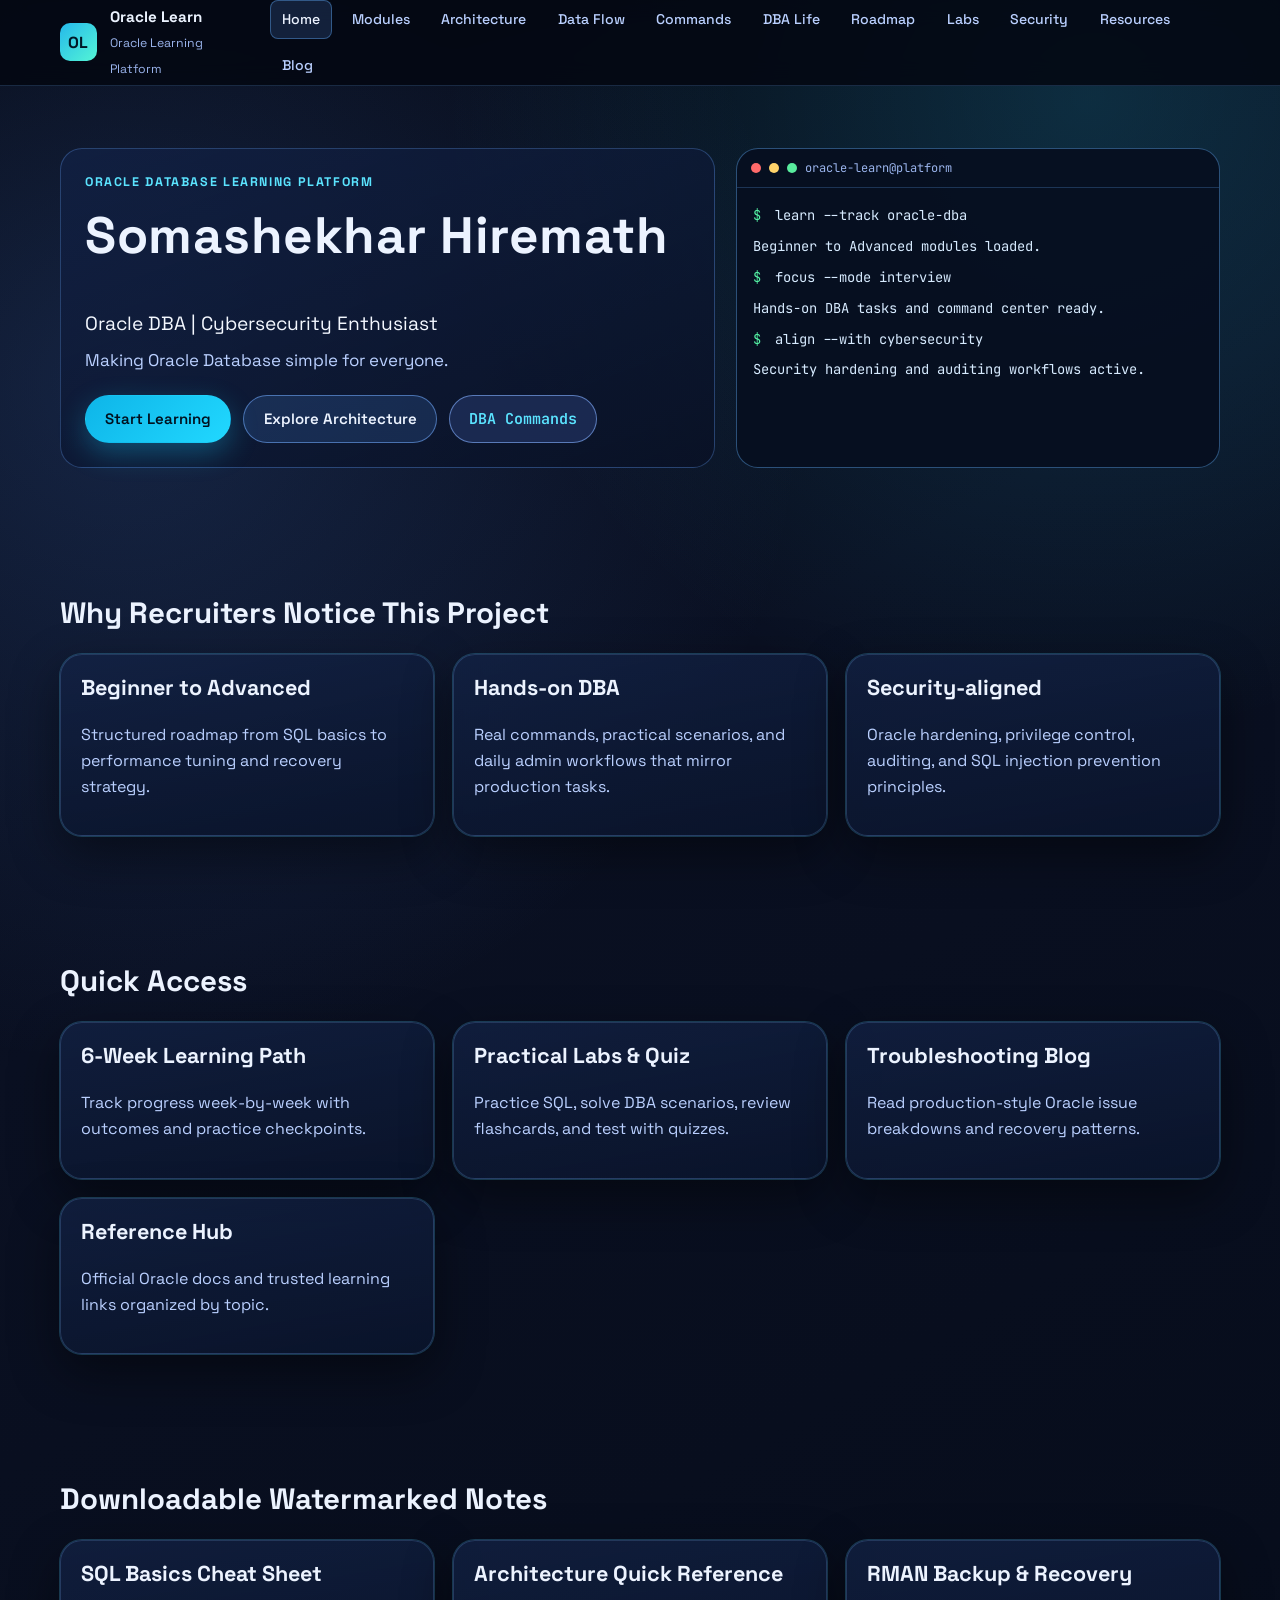
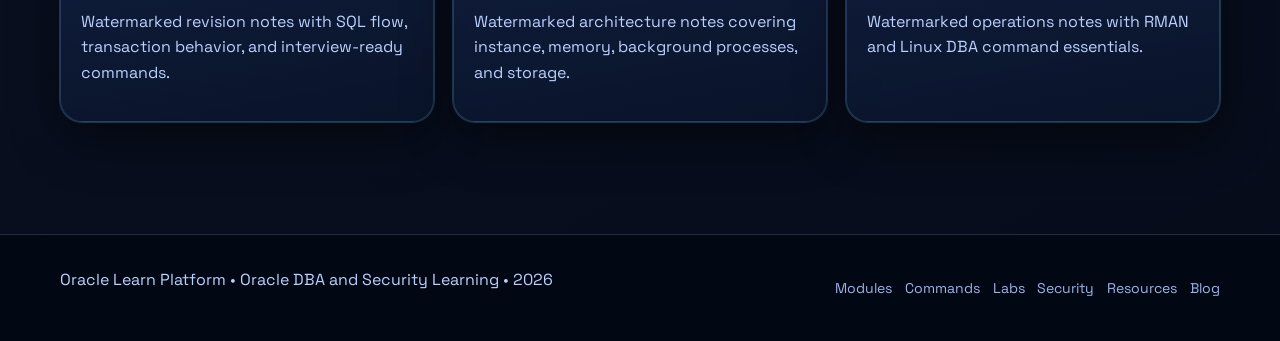
==== index.html @ 94993c61 "adding files" ====
<!DOCTYPE html>
<html lang="en">
  <head>
    <meta charset="UTF-8" />
    <meta name="viewport" content="width=device-width, initial-scale=1.0" />
    <title>Oracle Learn | Somashekhar Hiremath</title>
    <meta
      name="description"
      content="Oracle Learn is a modern Oracle Database learning platform by Somashekhar Hiremath for beginners, students, and aspiring DBAs."
    />
    <link rel="preconnect" href="https://fonts.googleapis.com" />
    <link rel="preconnect" href="https://fonts.gstatic.com" crossorigin />
    <link
      href="https://fonts.googleapis.com/css2?family=JetBrains+Mono:wght@400;600&family=Space+Grotesk:wght@400;500;600;700&display=swap"
      rel="stylesheet"
    />
    <link rel="stylesheet" href="assets/css/base.css" />
    <link rel="stylesheet" href="assets/css/components.css" />
    <link rel="stylesheet" href="assets/css/pages.css" />
    <link rel="stylesheet" href="assets/css/animations.css" />
  </head>
  <body class="page-home">
    <div data-site-nav></div>
    <main>
      <section class="hero section">
        <div class="container hero-grid">
          <div class="hero-copy reveal">
            <p class="eyebrow">Oracle Database Learning Platform</p>
            <h1>Somashekhar Hiremath</h1>
            <p class="hero-title">Oracle DBA | Cybersecurity Enthusiast</p>
            <p class="hero-subtitle">Making Oracle Database simple for everyone.</p>
            <div class="hero-actions">
              <a class="btn btn-primary" href="modules.html">Start Learning</a>
              <a class="btn btn-secondary" href="architecture.html">Explore Architecture</a>
              <a class="btn btn-terminal" href="commands.html">DBA Commands</a>
            </div>
          </div>
          <aside class="terminal-card reveal" aria-label="Live Oracle learning highlights">
            <div class="terminal-header">
              <span class="dot red"></span>
              <span class="dot amber"></span>
              <span class="dot green"></span>
              <span>oracle-learn@platform</span>
            </div>
            <div class="terminal-body">
              <p><span class="prompt">$</span> learn --track oracle-dba</p>
              <p>Beginner to Advanced modules loaded.</p>
              <p><span class="prompt">$</span> focus --mode interview</p>
              <p>Hands-on DBA tasks and command center ready.</p>
              <p><span class="prompt">$</span> align --with cybersecurity</p>
              <p>Security hardening and auditing workflows active.</p>
            </div>
          </aside>
        </div>
      </section>

      <section class="section">
        <div class="container">
          <h2 class="section-title reveal">Why Recruiters Notice This Project</h2>
          <div class="card-grid three-col">
            <article class="card feature-card reveal">
              <h3>Beginner to Advanced</h3>
              <p>Structured roadmap from SQL basics to performance tuning and recovery strategy.</p>
            </article>
            <article class="card feature-card reveal">
              <h3>Hands-on DBA</h3>
              <p>Real commands, practical scenarios, and daily admin workflows that mirror production tasks.</p>
            </article>
            <article class="card feature-card reveal">
              <h3>Security-aligned</h3>
              <p>Oracle hardening, privilege control, auditing, and SQL injection prevention principles.</p>
            </article>
          </div>
        </div>
      </section>

      <section class="section">
        <div class="container">
          <h2 class="section-title reveal">Quick Access</h2>
          <div class="card-grid three-col">
            <a class="card link-card reveal" href="roadmap.html">
              <h3>6-Week Learning Path</h3>
              <p>Track progress week-by-week with outcomes and practice checkpoints.</p>
            </a>
            <a class="card link-card reveal" href="labs.html">
              <h3>Practical Labs & Quiz</h3>
              <p>Practice SQL, solve DBA scenarios, review flashcards, and test with quizzes.</p>
            </a>
            <a class="card link-card reveal" href="blog.html">
              <h3>Troubleshooting Blog</h3>
              <p>Read production-style Oracle issue breakdowns and recovery patterns.</p>
            </a>
            <a class="card link-card reveal" href="resources.html">
              <h3>Reference Hub</h3>
              <p>Official Oracle docs and trusted learning links organized by topic.</p>
            </a>
          </div>
        </div>
      </section>

      <section class="section">
        <div class="container">
          <h2 class="section-title reveal">Downloadable Watermarked Notes</h2>
          <div class="card-grid three-col">
            <a class="card download-card reveal" href="assets/pdf/oracle-sql-basics-cheatsheet.pdf" download>
              <h3>SQL Basics Cheat Sheet</h3>
              <p>Watermarked revision notes with SQL flow, transaction behavior, and interview-ready commands.</p>
            </a>
            <a class="card download-card reveal" href="assets/pdf/oracle-architecture-quick-reference.pdf" download>
              <h3>Architecture Quick Reference</h3>
              <p>Watermarked architecture notes covering instance, memory, background processes, and storage.</p>
            </a>
            <a class="card download-card reveal" href="assets/pdf/oracle-rman-backup-recovery-cheatsheet.pdf" download>
              <h3>RMAN Backup & Recovery</h3>
              <p>Watermarked operations notes with RMAN and Linux DBA command essentials.</p>
            </a>
          </div>
        </div>
      </section>
    </main>
    <div data-site-footer></div>
    <script type="module" src="assets/js/main.js"></script>
  </body>
</html>
---- assets/css/base.css ----
:root {
  --bg-900: #04060f;
  --bg-800: #0a1022;
  --bg-700: #111a34;
  --surface-600: rgba(16, 30, 62, 0.78);
  --surface-500: rgba(20, 36, 72, 0.72);
  --surface-400: rgba(26, 46, 88, 0.7);
  --text-100: #ecf3ff;
  --text-200: #bad0ff;
  --text-300: #9ab4ec;
  --accent-500: #32d6ff;
  --accent-400: #5be4ff;
  --accent-600: #1ca1c7;
  --warn-500: #ff8f5a;
  --success-500: #54f1a4;
  --danger-500: #ff6f91;
  --border-500: rgba(124, 177, 255, 0.22);
  --shadow-glow: 0 0 0 1px rgba(80, 206, 255, 0.24), 0 18px 50px rgba(0, 0, 0, 0.45);
  --radius-md: 14px;
  --radius-lg: 22px;
  --radius-sm: 10px;
}

* {
  box-sizing: border-box;
}

html,
body {
  margin: 0;
  padding: 0;
}

body {
  min-height: 100vh;
  font-family: "Space Grotesk", "Segoe UI", Tahoma, sans-serif;
  color: var(--text-100);
  background:
    radial-gradient(circle at 10% 20%, rgba(74, 129, 224, 0.22), transparent 35%),
    radial-gradient(circle at 85% 5%, rgba(41, 215, 255, 0.16), transparent 30%),
    linear-gradient(150deg, var(--bg-900), var(--bg-800) 40%, #060c1a 100%);
  line-height: 1.6;
}

a {
  color: inherit;
  text-decoration: none;
}

img,
svg {
  max-width: 100%;
  display: block;
}

main {
  padding-top: 84px;
}

.container {
  width: min(1160px, 92%);
  margin: 0 auto;
}

.section {
  padding: 64px 0;
}

.page-hero {
  padding-top: 30px;
}

h1,
h2,
h3 {
  line-height: 1.2;
  margin-top: 0;
}

h1 {
  font-size: clamp(2rem, 4vw, 3.3rem);
  letter-spacing: 0.01em;
}

h2 {
  font-size: clamp(1.4rem, 2.3vw, 2.2rem);
}

h3 {
  font-size: clamp(1.1rem, 1.7vw, 1.35rem);
}

p {
  margin-top: 0;
  color: var(--text-200);
}

ul,
ol {
  margin: 0;
  padding-left: 1.2rem;
}

li {
  margin-bottom: 0.55rem;
}

.lead {
  max-width: 760px;
  font-size: 1.08rem;
}

.eyebrow {
  text-transform: uppercase;
  letter-spacing: 0.13em;
  color: var(--accent-400);
  font-size: 0.78rem;
  font-weight: 700;
  margin-bottom: 0.75rem;
}

.section-title {
  margin-bottom: 1.4rem;
}

.card-grid {
  display: grid;
  gap: 1.2rem;
}

.card-grid.three-col {
  grid-template-columns: repeat(3, minmax(0, 1fr));
}

.card-grid.two-col {
  grid-template-columns: repeat(2, minmax(0, 1fr));
}

.center-screen {
  min-height: calc(100vh - 220px);
  display: grid;
  align-items: center;
}

.sr-only {
  position: absolute;
  width: 1px;
  height: 1px;
  padding: 0;
  margin: -1px;
  overflow: hidden;
  clip: rect(0, 0, 0, 0);
  border: 0;
}

@media (max-width: 1024px) {
  .card-grid.three-col,
  .card-grid.two-col {
    grid-template-columns: 1fr;
  }

  .section {
    padding: 54px 0;
  }
}

@media (max-width: 640px) {
  main {
    padding-top: 76px;
  }

  .section {
    padding: 42px 0;
  }

  .lead {
    font-size: 1rem;
  }
}
---- assets/css/components.css ----
.card {
  background: linear-gradient(170deg, rgba(19, 35, 71, 0.72), rgba(10, 20, 43, 0.92));
  border: 1px solid var(--border-500);
  border-radius: var(--radius-lg);
  padding: 1.25rem;
  box-shadow: var(--shadow-glow);
}

.btn {
  display: inline-flex;
  align-items: center;
  justify-content: center;
  gap: 0.4rem;
  border-radius: 999px;
  border: 1px solid transparent;
  padding: 0.7rem 1.2rem;
  font-weight: 600;
  font-size: 0.94rem;
  cursor: pointer;
  transition: transform 0.25s ease, box-shadow 0.25s ease, background 0.25s ease;
}

.btn:hover,
.btn:focus-visible {
  transform: translateY(-1px);
}

.btn-primary {
  background: linear-gradient(135deg, #0eb5e8, #21d8ff);
  color: #00111f;
  box-shadow: 0 10px 28px rgba(22, 203, 255, 0.3);
}

.btn-secondary {
  background: rgba(69, 129, 214, 0.2);
  border-color: rgba(115, 171, 255, 0.55);
  color: var(--text-100);
}

.btn-terminal {
  background: rgba(30, 45, 88, 0.85);
  border-color: rgba(132, 177, 255, 0.6);
  color: var(--accent-400);
  font-family: "JetBrains Mono", monospace;
}

.top-nav {
  position: fixed;
  z-index: 999;
  top: 0;
  width: 100%;
  background: rgba(4, 8, 18, 0.86);
  border-bottom: 1px solid rgba(110, 173, 255, 0.2);
  backdrop-filter: blur(12px);
}

.nav-inner {
  min-height: 74px;
  display: flex;
  align-items: center;
  justify-content: space-between;
  gap: 1rem;
}

.brand {
  display: flex;
  align-items: center;
  gap: 0.8rem;
}

.brand-mark {
  width: 38px;
  height: 38px;
  border-radius: 10px;
  background: linear-gradient(135deg, #25b9eb, #54f5d5);
  color: #001826;
  font-weight: 700;
  display: grid;
  place-items: center;
}

.brand-copy strong {
  display: block;
  font-size: 0.95rem;
}

.brand-copy span {
  color: var(--text-300);
  font-size: 0.77rem;
}

.nav-links {
  display: flex;
  align-items: center;
  flex-wrap: wrap;
  gap: 0.45rem;
}

.nav-link {
  color: var(--text-200);
  font-weight: 500;
  font-size: 0.88rem;
  padding: 0.45rem 0.7rem;
  border-radius: 8px;
  border: 1px solid transparent;
}

.nav-link:hover,
.nav-link:focus-visible,
.nav-link.is-active {
  color: var(--text-100);
  border-color: rgba(99, 176, 255, 0.4);
  background: rgba(67, 112, 185, 0.24);
}

.nav-toggle {
  display: none;
  background: transparent;
  color: var(--text-100);
  border: 1px solid var(--border-500);
  border-radius: 10px;
  width: 44px;
  height: 40px;
}

.mobile-drawer {
  display: none;
  border-top: 1px solid rgba(120, 177, 255, 0.26);
  padding: 0.7rem 0;
}

.mobile-drawer a {
  display: block;
  color: var(--text-200);
  padding: 0.7rem 0.1rem;
  font-weight: 500;
}

.mobile-drawer a:hover,
.mobile-drawer a:focus-visible {
  color: var(--accent-400);
}

.hero-actions {
  display: flex;
  flex-wrap: wrap;
  gap: 0.75rem;
}

.terminal-card {
  border-radius: var(--radius-lg);
  overflow: hidden;
  border: 1px solid rgba(97, 179, 255, 0.4);
  background: rgba(7, 15, 32, 0.95);
}

.terminal-header {
  padding: 0.6rem 0.9rem;
  border-bottom: 1px solid rgba(99, 170, 255, 0.24);
  display: flex;
  align-items: center;
  gap: 0.5rem;
  font-family: "JetBrains Mono", monospace;
  font-size: 0.75rem;
  color: var(--text-300);
}

.dot {
  width: 10px;
  height: 10px;
  border-radius: 999px;
}

.dot.red {
  background: #ff6a6a;
}

.dot.amber {
  background: #ffd36a;
}

.dot.green {
  background: #58ec9d;
}

.terminal-body {
  padding: 1rem;
  font-family: "JetBrains Mono", monospace;
  font-size: 0.86rem;
}

.terminal-body p {
  margin-bottom: 0.55rem;
  color: #d7ebff;
}

.prompt {
  color: var(--success-500);
  padding-right: 0.4rem;
}

.feature-card,
.link-card,
.download-card {
  transition: transform 0.3s ease, border-color 0.3s ease;
}

.feature-card:hover,
.link-card:hover,
.download-card:hover,
.feature-card:focus-visible,
.link-card:focus-visible,
.download-card:focus-visible {
  transform: translateY(-3px);
  border-color: rgba(132, 212, 255, 0.62);
}

.filter-row,
.toggle-row,
.tab-row {
  display: flex;
  flex-wrap: wrap;
  gap: 0.55rem;
  margin-bottom: 1rem;
}

.chip {
  border: 1px solid rgba(118, 176, 255, 0.45);
  color: var(--text-200);
  background: rgba(17, 36, 73, 0.5);
  padding: 0.45rem 0.9rem;
  border-radius: 999px;
  cursor: pointer;
  font-size: 0.82rem;
  font-weight: 600;
}

.chip.is-active,
.chip:hover,
.chip:focus-visible {
  color: #03101b;
  background: linear-gradient(135deg, #35d7fb, #71f6ff);
  border-color: transparent;
}

.badge {
  display: inline-block;
  padding: 0.2rem 0.6rem;
  border-radius: 999px;
  font-size: 0.74rem;
  font-weight: 700;
  margin-bottom: 0.55rem;
  letter-spacing: 0.03em;
}

.badge.Beginner {
  background: rgba(84, 241, 164, 0.2);
  color: #91ffca;
}

.badge.Intermediate {
  background: rgba(50, 214, 255, 0.2);
  color: #93e6ff;
}

.badge.Advanced {
  background: rgba(255, 143, 90, 0.2);
  color: #ffc4a5;
}

.code-block {
  margin: 0;
  padding: 0.9rem;
  border-radius: var(--radius-md);
  border: 1px solid rgba(131, 178, 255, 0.27);
  font-family: "JetBrains Mono", monospace;
  font-size: 0.82rem;
  background: rgba(2, 10, 23, 0.9);
  color: #bfe2ff;
  overflow-x: auto;
  white-space: pre-wrap;
}

.info-panel h2 {
  margin-bottom: 1rem;
}

.info-block {
  margin-bottom: 1rem;
}

.info-block h3 {
  font-size: 0.95rem;
  margin-bottom: 0.35rem;
  color: var(--text-100);
}

.info-block p {
  margin-bottom: 0;
}

.command-toolbar {
  display: grid;
  gap: 0.9rem;
  margin-bottom: 1rem;
}

.search-input {
  width: 100%;
  border-radius: var(--radius-md);
  border: 1px solid rgba(127, 172, 244, 0.48);
  padding: 0.75rem 0.95rem;
  background: rgba(8, 18, 39, 0.85);
  color: var(--text-100);
  font-size: 0.95rem;
}

.search-input:focus {
  outline: 2px solid rgba(78, 213, 255, 0.52);
  outline-offset: 1px;
}

.command-grid {
  display: grid;
  gap: 1rem;
  grid-template-columns: repeat(2, minmax(0, 1fr));
}

.command-card h3 {
  margin-bottom: 0.4rem;
}

.meta-row {
  display: flex;
  align-items: center;
  justify-content: space-between;
  flex-wrap: wrap;
  gap: 0.5rem;
  margin-bottom: 0.7rem;
}

.card-actions {
  display: flex;
  gap: 0.5rem;
  margin-bottom: 0.75rem;
}

.copy-btn {
  border: 1px solid rgba(123, 180, 255, 0.5);
  background: rgba(16, 38, 70, 0.58);
  color: var(--text-100);
  border-radius: 8px;
  padding: 0.38rem 0.68rem;
  font-size: 0.75rem;
  cursor: pointer;
}

.copy-btn:focus-visible,
.copy-btn:hover {
  border-color: rgba(88, 235, 255, 0.8);
  color: var(--accent-400);
}

.checklist {
  list-style: none;
  padding-left: 0;
}

.checklist li {
  position: relative;
  padding-left: 1.4rem;
  color: var(--text-200);
}

.checklist li::before {
  content: "▸";
  position: absolute;
  left: 0;
  color: var(--accent-400);
}

.task-steps,
.command-list {
  margin-top: 0.8rem;
  padding-left: 1.1rem;
}

.tab-panel {
  margin-top: 1rem;
}

.flashcard-wrap,
.quiz-wrap {
  max-width: 760px;
  margin: 0 auto;
}

.flashcard {
  perspective: 1200px;
  margin: 1rem 0;
}

.flashcard-inner {
  position: relative;
  width: 100%;
  min-height: 240px;
  transition: transform 0.55s ease;
  transform-style: preserve-3d;
}

.flashcard.is-flipped .flashcard-inner {
  transform: rotateY(180deg);
}

.flashcard-face {
  position: absolute;
  inset: 0;
  backface-visibility: hidden;
  border: 1px solid rgba(112, 181, 255, 0.38);
  border-radius: var(--radius-lg);
  padding: 1.2rem;
  display: grid;
  place-items: center;
  text-align: center;
  font-size: 1.08rem;
  background: linear-gradient(160deg, rgba(16, 33, 67, 0.85), rgba(9, 18, 39, 0.95));
}

.flashcard-back {
  transform: rotateY(180deg);
  color: var(--accent-400);
}

.quiz-options {
  display: grid;
  gap: 0.65rem;
  margin-top: 1rem;
}

.quiz-option {
  text-align: left;
  border: 1px solid rgba(120, 177, 255, 0.46);
  border-radius: 10px;
  padding: 0.7rem 0.9rem;
  background: rgba(14, 32, 66, 0.6);
  color: var(--text-100);
  cursor: pointer;
}

.quiz-option:hover,
.quiz-option:focus-visible {
  border-color: rgba(86, 230, 255, 0.8);
}

.quiz-option.correct {
  border-color: rgba(84, 241, 164, 0.75);
  background: rgba(48, 128, 97, 0.27);
}

.quiz-option.incorrect {
  border-color: rgba(255, 111, 145, 0.85);
  background: rgba(141, 39, 63, 0.28);
}

.quiz-feedback {
  min-height: 24px;
  margin: 0.8rem 0 0;
}

.quiz-score {
  margin-top: 1rem;
  font-weight: 600;
  color: var(--accent-400);
}

.blog-list {
  display: grid;
  gap: 0.55rem;
  margin-top: 0.9rem;
}

.blog-item {
  border: 1px solid rgba(110, 177, 255, 0.36);
  border-radius: 12px;
  padding: 0.72rem;
  background: rgba(9, 21, 44, 0.76);
  cursor: pointer;
}

.blog-item:hover,
.blog-item:focus-visible,
.blog-item.is-active {
  border-color: rgba(87, 227, 255, 0.84);
}

.blog-item small {
  color: var(--text-300);
}

.site-footer {
  border-top: 1px solid rgba(97, 163, 246, 0.24);
  margin-top: 3rem;
  padding: 2rem 0;
  background: rgba(2, 8, 18, 0.85);
}

.footer-grid {
  display: flex;
  align-items: center;
  justify-content: space-between;
  gap: 1rem;
  flex-wrap: wrap;
}

.footer-links {
  display: flex;
  flex-wrap: wrap;
  gap: 0.8rem;
}

.footer-links a {
  color: var(--text-300);
  font-size: 0.88rem;
}

.footer-links a:hover,
.footer-links a:focus-visible {
  color: var(--accent-400);
}

@media (max-width: 1024px) {
  .command-grid {
    grid-template-columns: 1fr;
  }
}

@media (max-width: 640px) {
  .nav-links {
    display: none;
  }

  .nav-toggle {
    display: inline-grid;
    place-items: center;
  }

  .mobile-drawer.is-open {
    display: block;
  }

  .hero-actions {
    width: 100%;
  }

  .hero-actions .btn {
    flex: 1 1 auto;
  }
}
---- assets/css/pages.css ----
.hero-grid {
  display: grid;
  grid-template-columns: 1.15fr 0.85fr;
  gap: 1.3rem;
  align-items: stretch;
}

.hero-copy {
  background: linear-gradient(160deg, rgba(18, 34, 72, 0.68), rgba(9, 17, 37, 0.84));
  border: 1px solid rgba(104, 165, 255, 0.3);
  border-radius: var(--radius-lg);
  padding: 1.5rem;
}

.hero-title {
  color: #f4f8ff;
  font-size: 1.2rem;
  margin-bottom: 0.45rem;
}

.hero-subtitle {
  max-width: 640px;
  font-size: 1.06rem;
  margin-bottom: 1.3rem;
}

.architecture-layout {
  display: grid;
  grid-template-columns: 1.2fr 0.8fr;
  gap: 1rem;
  align-items: start;
}

.diagram-stage {
  position: relative;
}

.diagram-controls {
  display: flex;
  flex-wrap: wrap;
  gap: 0.5rem;
  margin-bottom: 0.8rem;
}

.diagram-legend {
  display: flex;
  flex-wrap: wrap;
  gap: 0.8rem;
  margin-bottom: 0.8rem;
}

.legend-item {
  display: inline-flex;
  align-items: center;
  gap: 0.4rem;
  color: var(--text-200);
  font-size: 0.83rem;
}

.legend-dot {
  width: 10px;
  height: 10px;
  border-radius: 999px;
  display: inline-block;
}

.legend-dot.client {
  background: #4de4e8;
}

.legend-dot.memory {
  background: #63a0ff;
}

.legend-dot.process {
  background: #89f3b7;
}

.legend-dot.storage {
  background: #f6bc6e;
}

.diagram-canvas {
  border: 1px solid rgba(120, 175, 248, 0.4);
  border-radius: var(--radius-lg);
  background: linear-gradient(155deg, rgba(8, 18, 39, 0.95), rgba(6, 13, 27, 0.97));
  padding: 0.85rem;
  transform-origin: center;
  transition: transform 0.28s ease;
}

.diagram-canvas svg {
  width: 100%;
  height: auto;
}

.diagram-stage.is-expanded {
  position: fixed;
  inset: 1.5rem;
  z-index: 1100;
  background: rgba(1, 7, 16, 0.98);
  border: 1px solid rgba(97, 175, 255, 0.43);
  border-radius: var(--radius-lg);
  padding: 1rem;
  overflow: auto;
}

.diagram-instance,
.diagram-panel,
.diagram-flow {
  fill: rgba(29, 57, 109, 0.24);
  stroke: rgba(124, 179, 255, 0.35);
  stroke-width: 2;
}

.diagram-node {
  fill: rgba(20, 48, 94, 0.7);
  stroke: rgba(122, 183, 255, 0.44);
  stroke-width: 2;
  cursor: pointer;
  transition: fill 0.25s ease, stroke 0.25s ease, transform 0.25s ease;
}

.diagram-node.client {
  fill: rgba(37, 133, 146, 0.45);
  stroke: rgba(100, 236, 238, 0.6);
}

.diagram-node.memory {
  fill: rgba(40, 84, 168, 0.6);
  stroke: rgba(125, 183, 255, 0.65);
}

.diagram-node.process {
  fill: rgba(41, 129, 89, 0.5);
  stroke: rgba(148, 245, 187, 0.72);
}

.diagram-node.storage {
  fill: rgba(125, 86, 34, 0.5);
  stroke: rgba(255, 198, 121, 0.7);
}

.diagram-node:hover,
.diagram-node:focus,
.diagram-node.is-active,
.diagram-panel:hover,
.diagram-panel:focus,
.diagram-panel.is-active {
  fill: rgba(42, 106, 176, 0.72);
  stroke: rgba(109, 239, 255, 0.9);
  transform: translateY(-1px);
}

.diagram-label,
.diagram-label-main {
  fill: #d7ebff;
  font-size: 14px;
  font-family: "Space Grotesk", sans-serif;
  pointer-events: none;
}

.diagram-label-main {
  font-size: 19px;
  fill: #89dcff;
}

.diagram-arrow {
  stroke: rgba(132, 208, 255, 0.78);
  stroke-width: 2.5;
}

.diagram-arrow-head {
  fill: rgba(146, 219, 255, 0.95);
}

.flow-mode-grid {
  margin-bottom: 0.8rem;
}

.flow-desc {
  margin: 0.1rem 0 0;
  color: var(--text-200);
  font-size: 0.9rem;
}

.diagram-flow-line {
  fill: none;
  stroke-width: 2.6;
  stroke-dasharray: 8 7;
  animation: pathPulse 5s linear infinite;
  opacity: 0.95;
}

.diagram-flow-line.sql-path {
  stroke: rgba(111, 226, 248, 0.95);
}

.diagram-flow-line.redo-path {
  stroke: rgba(255, 193, 107, 0.95);
}

.diagram-flow-line.dbwn-path {
  stroke: rgba(121, 244, 180, 0.95);
}

.diagram-flow-line.arcn-path {
  stroke: rgba(255, 160, 133, 0.95);
}

.diagram-flow-line.ckpt-path {
  stroke: rgba(163, 176, 255, 0.95);
}

.diagram-flow-line.shared-path {
  stroke: rgba(137, 232, 193, 0.95);
}

.diagram-flow-line.undo-path {
  stroke: rgba(255, 151, 194, 0.95);
}

.diagram-flow-line.recovery-path {
  stroke: rgba(255, 126, 126, 0.95);
}

.diagram-flow-line.is-hidden,
.flow-particle.is-hidden {
  opacity: 0.1;
}

.flow-particle {
  opacity: 0.95;
}

.flow-particle.sql-particle {
  fill: #68f0ff;
}

.flow-particle.redo-particle {
  fill: #ffd08a;
}

.flow-particle.arcn-particle {
  fill: #ffb49d;
}

.diagram-node.is-dim {
  opacity: 0.32;
}

@keyframes pathPulse {
  from {
    stroke-dashoffset: 0;
  }

  to {
    stroke-dashoffset: -150;
  }
}

.flow-stage {
  margin-top: 1rem;
}

.flow-lanes {
  display: grid;
  grid-template-columns: repeat(3, minmax(0, 1fr));
  gap: 0.7rem;
  margin: 0.9rem 0;
}

.flow-lane {
  border: 1px solid rgba(108, 179, 255, 0.35);
  border-radius: 12px;
  padding: 0.6rem 0.7rem;
  background: rgba(13, 28, 58, 0.7);
}

.flow-lane strong {
  display: block;
  font-size: 0.82rem;
  color: var(--accent-400);
}

.flow-lane span {
  font-size: 0.88rem;
  color: var(--text-200);
}

.flow-nodes {
  display: flex;
  flex-wrap: wrap;
  gap: 0.5rem;
  align-items: center;
  justify-content: center;
  margin-bottom: 1.2rem;
}

.flow-nodes.flow-nodes-grid {
  display: grid;
  grid-template-columns: repeat(3, minmax(0, 1fr));
  align-items: stretch;
  justify-items: stretch;
  gap: 0.65rem;
}

.flow-node {
  min-width: 0;
  text-align: center;
  padding: 0.76rem 0.55rem;
  border-radius: 10px;
  border: 1px solid rgba(117, 174, 251, 0.4);
  background: rgba(13, 31, 64, 0.76);
  color: var(--text-200);
  font-weight: 600;
  font-size: 0.86rem;
  transition: border-color 0.2s ease, background 0.2s ease, transform 0.2s ease;
}

.flow-node.is-trail {
  border-color: rgba(89, 208, 255, 0.65);
  background: rgba(32, 86, 139, 0.48);
  color: #d5ecff;
}

.flow-node.is-active {
  border-color: rgba(84, 241, 164, 0.85);
  background: rgba(39, 114, 89, 0.38);
  color: #deffe9;
  transform: translateY(-1px);
}

.flow-arrow {
  color: var(--text-300);
  font-size: 1.2rem;
  font-weight: 600;
}

.flow-controls {
  display: flex;
  flex-wrap: wrap;
  gap: 0.65rem;
}

.flow-explain {
  margin-top: 1rem;
}

.flow-progress-wrap {
  width: 100%;
  height: 9px;
  border-radius: 999px;
  background: rgba(76, 120, 191, 0.34);
  overflow: hidden;
  margin: 0.45rem 0 0.95rem;
}

.flow-progress {
  width: 0%;
  height: 100%;
  background: linear-gradient(120deg, #4de2ff, #7dffbf);
  border-radius: inherit;
  transition: width 0.3s ease;
}

.lesson-card h3 {
  margin-bottom: 0.55rem;
}

.lesson-keypoints,
.lesson-commands {
  margin-top: 0.8rem;
}

.command-list pre {
  margin-top: 0.5rem;
}

.roadmap-track {
  display: grid;
  gap: 1rem;
  position: relative;
}

.roadmap-track::before {
  content: "";
  position: absolute;
  left: 13px;
  top: 8px;
  bottom: 8px;
  width: 2px;
  background: linear-gradient(to bottom, rgba(57, 233, 255, 0.7), rgba(92, 143, 255, 0.25));
}

.roadmap-item {
  margin-left: 1.7rem;
  position: relative;
}

.roadmap-item::before {
  content: "";
  position: absolute;
  left: -1.86rem;
  top: 1.2rem;
  width: 12px;
  height: 12px;
  border-radius: 999px;
  background: var(--accent-500);
  box-shadow: 0 0 0 6px rgba(50, 214, 255, 0.16);
}

.blog-layout {
  display: grid;
  grid-template-columns: 0.8fr 1.2fr;
  gap: 1rem;
  align-items: start;
}

.blog-sidebar {
  position: sticky;
  top: 92px;
}

.blog-post-meta {
  display: flex;
  flex-wrap: wrap;
  gap: 0.6rem;
  margin-bottom: 1rem;
}

.tag {
  border: 1px solid rgba(124, 178, 255, 0.43);
  border-radius: 999px;
  padding: 0.18rem 0.55rem;
  font-size: 0.74rem;
  color: var(--text-200);
}

.notfound-card {
  max-width: 620px;
  margin: 0 auto;
  text-align: center;
}

.tab-panel[hidden] {
  display: none;
}

@media (max-width: 1024px) {
  .hero-grid,
  .architecture-layout,
  .blog-layout {
    grid-template-columns: 1fr;
  }

  .blog-sidebar {
    position: static;
  }

  .flow-nodes.flow-nodes-grid {
    grid-template-columns: repeat(2, minmax(0, 1fr));
  }

  .flow-lanes {
    grid-template-columns: 1fr;
  }
}

@media (max-width: 640px) {
  .diagram-label,
  .diagram-label-main {
    font-size: 12px;
  }

  .flow-node {
    font-size: 0.82rem;
  }

  .flow-nodes.flow-nodes-grid {
    grid-template-columns: 1fr;
  }

  .roadmap-item {
    margin-left: 1.2rem;
  }
}
---- assets/css/animations.css ----
.reveal {
  opacity: 0;
  transform: translateY(18px);
  transition: opacity 0.65s ease, transform 0.65s ease;
}

.reveal.is-visible {
  opacity: 1;
  transform: translateY(0);
}

.hero-copy,
.terminal-card {
  animation: softFloat 7s ease-in-out infinite;
}

@keyframes softFloat {
  0%,
  100% {
    transform: translateY(0);
  }

  50% {
    transform: translateY(-4px);
  }
}

.card,
.diagram-canvas,
.flow-node {
  animation: fadeInCard 0.55s ease;
}

@keyframes fadeInCard {
  from {
    opacity: 0;
    transform: translateY(8px);
  }

  to {
    opacity: 1;
    transform: translateY(0);
  }
}

.btn-primary,
.chip.is-active {
  animation: pulseGlow 2.4s ease-in-out infinite;
}

@keyframes pulseGlow {
  0%,
  100% {
    box-shadow: 0 0 0 0 rgba(75, 223, 255, 0.2);
  }

  50% {
    box-shadow: 0 0 0 6px rgba(75, 223, 255, 0.08);
  }
}

@media (prefers-reduced-motion: reduce) {
  *,
  *::before,
  *::after {
    animation-duration: 0.01ms !important;
    animation-iteration-count: 1 !important;
    transition-duration: 0.01ms !important;
    scroll-behavior: auto !important;
  }

  .reveal {
    opacity: 1;
    transform: none;
  }
}
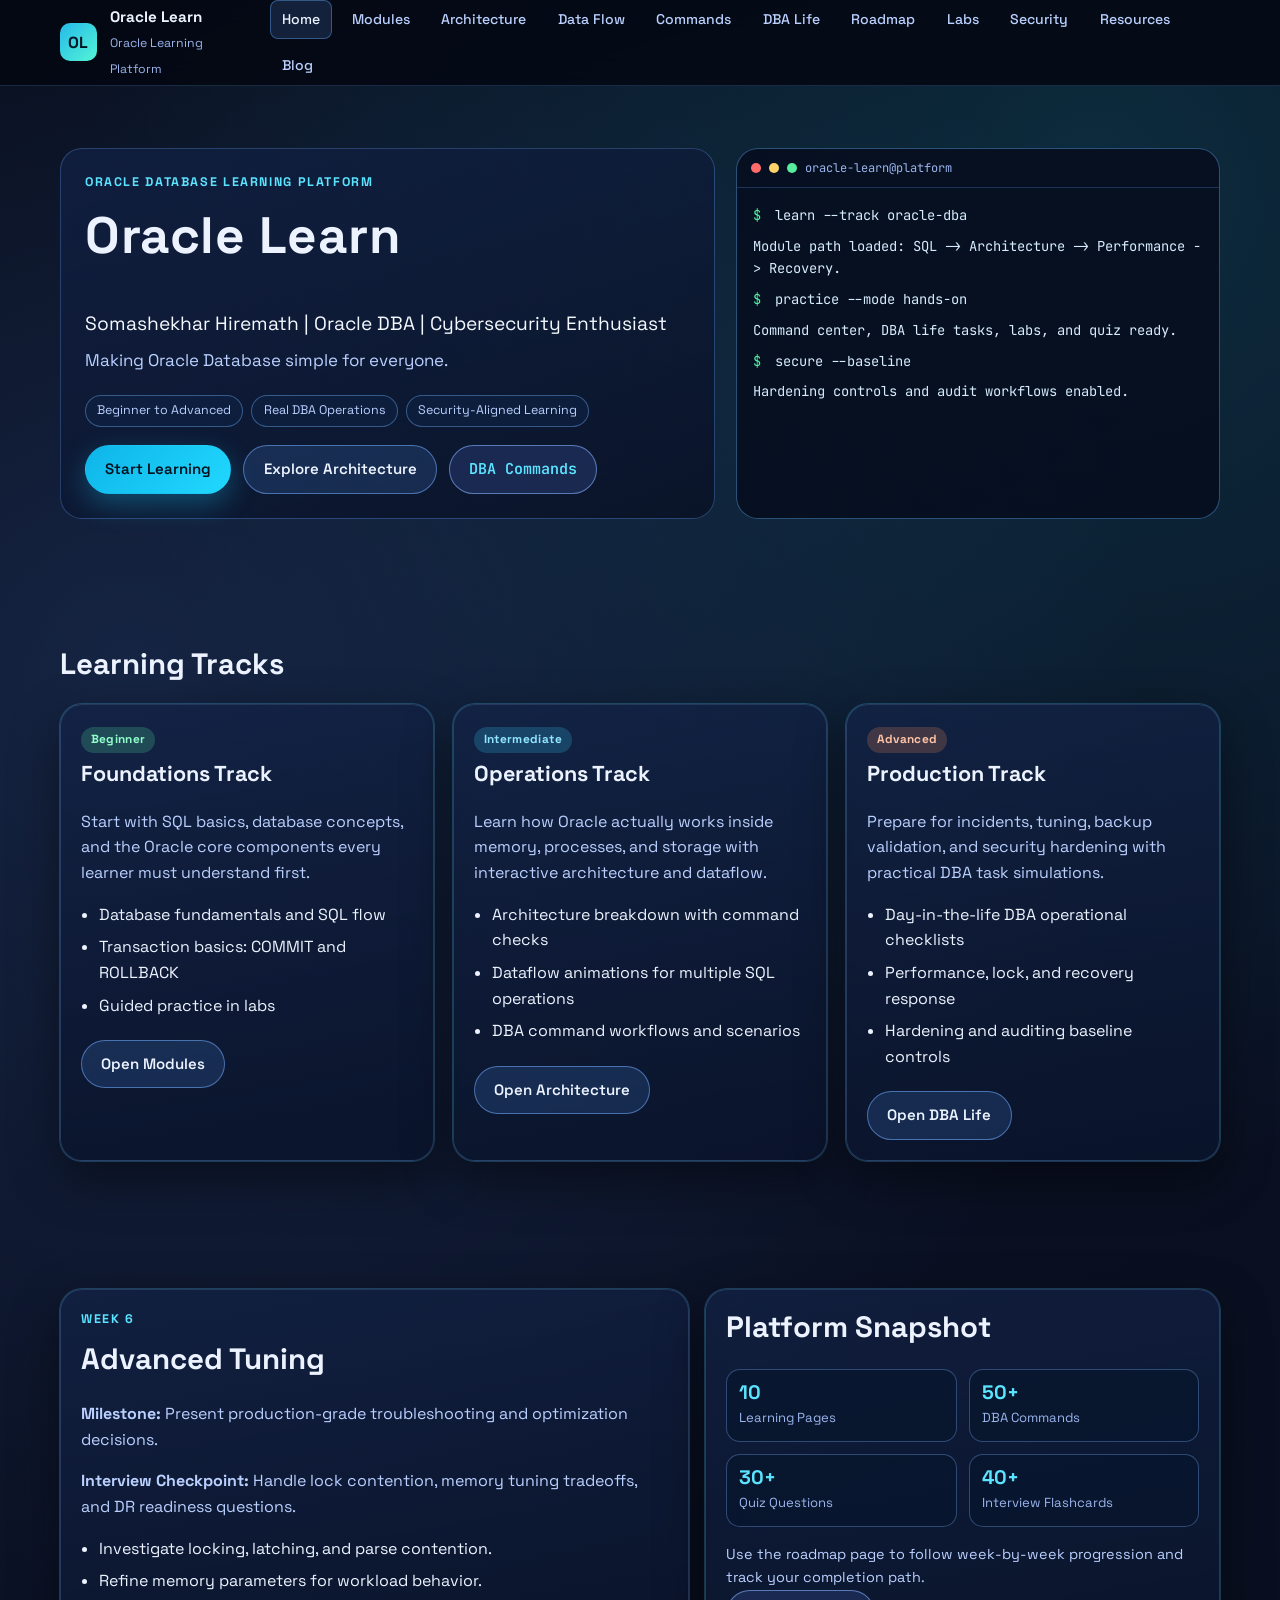
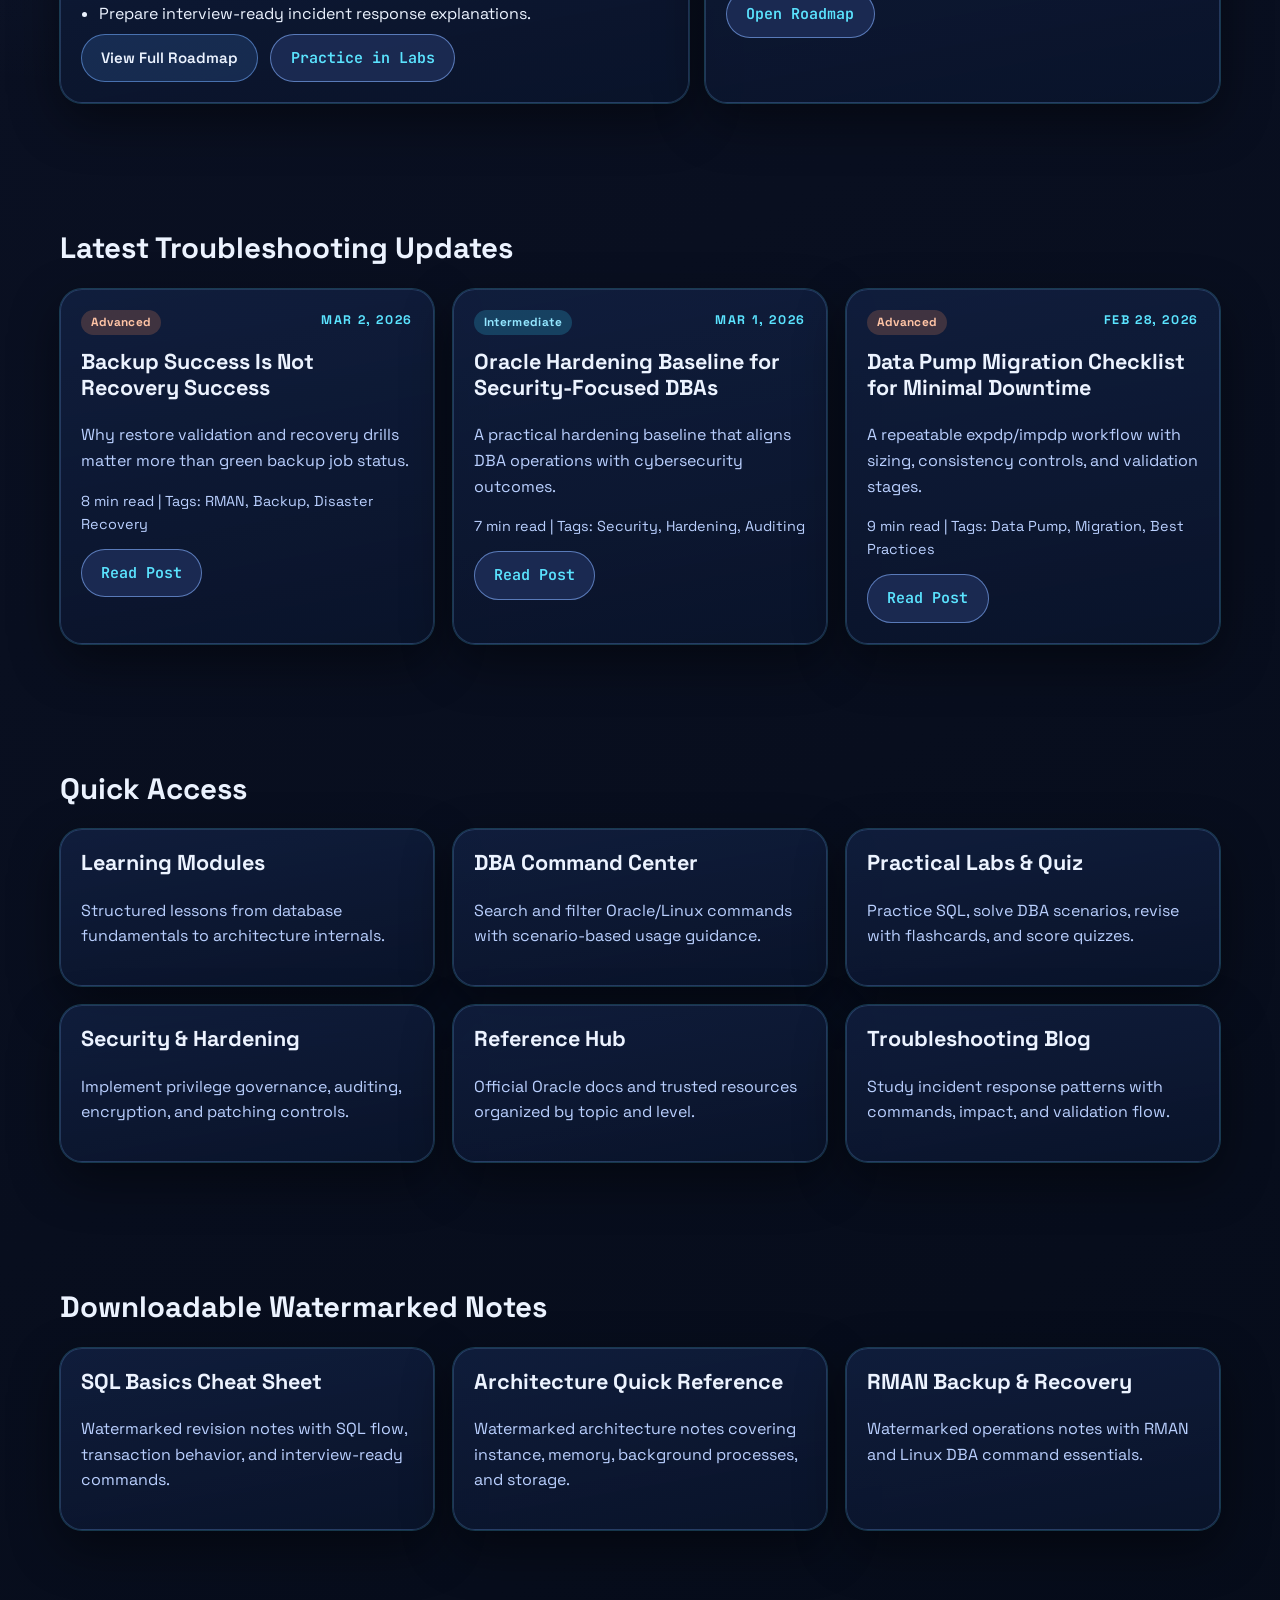
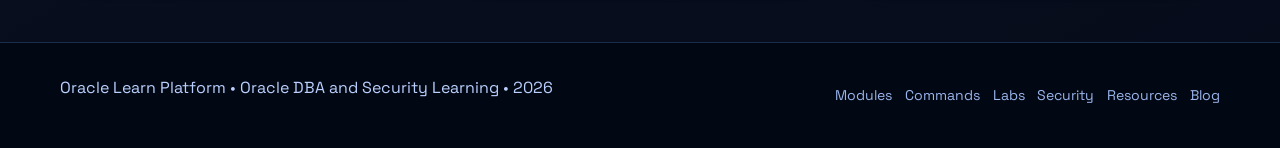
==== commit e4b284b8: "working" ====
--- a/index.html
+++ b/index.html
@@ -3,10 +3,10 @@
   <head>
     <meta charset="UTF-8" />
     <meta name="viewport" content="width=device-width, initial-scale=1.0" />
-    <title>Oracle Learn | Somashekhar Hiremath</title>
+    <title>Oracle Learn Platform</title>
     <meta
       name="description"
-      content="Oracle Learn is a modern Oracle Database learning platform by Somashekhar Hiremath for beginners, students, and aspiring DBAs."
+      content="Oracle Learn is a modern Oracle Database learning platform for beginners, students, and aspiring DBAs."
     />
     <link rel="preconnect" href="https://fonts.googleapis.com" />
     <link rel="preconnect" href="https://fonts.gstatic.com" crossorigin />
@@ -26,9 +26,14 @@
         <div class="container hero-grid">
           <div class="hero-copy reveal">
             <p class="eyebrow">Oracle Database Learning Platform</p>
-            <h1>Somashekhar Hiremath</h1>
-            <p class="hero-title">Oracle DBA | Cybersecurity Enthusiast</p>
+            <h1>Oracle Learn</h1>
+            <p class="hero-title">Somashekhar Hiremath | Oracle DBA | Cybersecurity Enthusiast</p>
             <p class="hero-subtitle">Making Oracle Database simple for everyone.</p>
+            <div class="hero-badges" aria-label="Platform strengths">
+              <span class="hero-chip">Beginner to Advanced</span>
+              <span class="hero-chip">Real DBA Operations</span>
+              <span class="hero-chip">Security-Aligned Learning</span>
+            </div>
             <div class="hero-actions">
               <a class="btn btn-primary" href="modules.html">Start Learning</a>
               <a class="btn btn-secondary" href="architecture.html">Explore Architecture</a>
@@ -42,13 +47,13 @@
               <span class="dot green"></span>
               <span>oracle-learn@platform</span>
             </div>
-            <div class="terminal-body">
+            <div class="terminal-body" id="home-terminal-feed">
               <p><span class="prompt">$</span> learn --track oracle-dba</p>
-              <p>Beginner to Advanced modules loaded.</p>
-              <p><span class="prompt">$</span> focus --mode interview</p>
-              <p>Hands-on DBA tasks and command center ready.</p>
-              <p><span class="prompt">$</span> align --with cybersecurity</p>
-              <p>Security hardening and auditing workflows active.</p>
+              <p>Module path loaded: SQL -> Architecture -> Performance -> Recovery.</p>
+              <p><span class="prompt">$</span> practice --mode hands-on</p>
+              <p>Command center, DBA life tasks, labs, and quiz ready.</p>
+              <p><span class="prompt">$</span> secure --baseline</p>
+              <p>Hardening controls and audit workflows enabled.</p>
             </div>
           </aside>
         </div>
@@ -56,21 +61,83 @@
 
       <section class="section">
         <div class="container">
-          <h2 class="section-title reveal">Why Recruiters Notice This Project</h2>
+          <h2 class="section-title reveal">Learning Tracks</h2>
           <div class="card-grid three-col">
-            <article class="card feature-card reveal">
-              <h3>Beginner to Advanced</h3>
-              <p>Structured roadmap from SQL basics to performance tuning and recovery strategy.</p>
+            <article class="card track-card reveal">
+              <span class="badge Beginner">Beginner</span>
+              <h3>Foundations Track</h3>
+              <p>Start with SQL basics, database concepts, and the Oracle core components every learner must understand first.</p>
+              <ul class="track-list">
+                <li>Database fundamentals and SQL flow</li>
+                <li>Transaction basics: COMMIT and ROLLBACK</li>
+                <li>Guided practice in labs</li>
+              </ul>
+              <a class="btn btn-secondary" href="modules.html">Open Modules</a>
             </article>
-            <article class="card feature-card reveal">
-              <h3>Hands-on DBA</h3>
-              <p>Real commands, practical scenarios, and daily admin workflows that mirror production tasks.</p>
+
+            <article class="card track-card reveal">
+              <span class="badge Intermediate">Intermediate</span>
+              <h3>Operations Track</h3>
+              <p>Learn how Oracle actually works inside memory, processes, and storage with interactive architecture and dataflow.</p>
+              <ul class="track-list">
+                <li>Architecture breakdown with command checks</li>
+                <li>Dataflow animations for multiple SQL operations</li>
+                <li>DBA command workflows and scenarios</li>
+              </ul>
+              <a class="btn btn-secondary" href="architecture.html">Open Architecture</a>
             </article>
-            <article class="card feature-card reveal">
-              <h3>Security-aligned</h3>
-              <p>Oracle hardening, privilege control, auditing, and SQL injection prevention principles.</p>
+
+            <article class="card track-card reveal">
+              <span class="badge Advanced">Advanced</span>
+              <h3>Production Track</h3>
+              <p>Prepare for incidents, tuning, backup validation, and security hardening with practical DBA task simulations.</p>
+              <ul class="track-list">
+                <li>Day-in-the-life DBA operational checklists</li>
+                <li>Performance, lock, and recovery response</li>
+                <li>Hardening and auditing baseline controls</li>
+              </ul>
+              <a class="btn btn-secondary" href="dba-life.html">Open DBA Life</a>
             </article>
           </div>
+        </div>
+      </section>
+
+      <section class="section">
+        <div class="container home-week-grid">
+          <article class="card reveal" id="home-week-focus" aria-live="polite">
+            <h2>This Week Focus</h2>
+            <p>Loading weekly learning focus...</p>
+          </article>
+          <article class="card reveal">
+            <h2>Platform Snapshot</h2>
+            <div class="home-stats-grid" id="home-platform-stats">
+              <div class="stat-card">
+                <strong>10</strong>
+                <span>Learning Pages</span>
+              </div>
+              <div class="stat-card">
+                <strong>50+</strong>
+                <span>DBA Commands</span>
+              </div>
+              <div class="stat-card">
+                <strong>30+</strong>
+                <span>Quiz Questions</span>
+              </div>
+              <div class="stat-card">
+                <strong>40+</strong>
+                <span>Interview Flashcards</span>
+              </div>
+            </div>
+            <p class="flow-desc">Use the roadmap page to follow week-by-week progression and track your completion path.</p>
+            <a class="btn btn-terminal" href="roadmap.html">Open Roadmap</a>
+          </article>
+        </div>
+      </section>
+
+      <section class="section">
+        <div class="container">
+          <h2 class="section-title reveal">Latest Troubleshooting Updates</h2>
+          <div id="home-blog-feed" class="card-grid three-col"></div>
         </div>
       </section>
 
@@ -78,21 +145,29 @@
         <div class="container">
           <h2 class="section-title reveal">Quick Access</h2>
           <div class="card-grid three-col">
-            <a class="card link-card reveal" href="roadmap.html">
-              <h3>6-Week Learning Path</h3>
-              <p>Track progress week-by-week with outcomes and practice checkpoints.</p>
+            <a class="card link-card reveal" href="modules.html">
+              <h3>Learning Modules</h3>
+              <p>Structured lessons from database fundamentals to architecture internals.</p>
+            </a>
+            <a class="card link-card reveal" href="commands.html">
+              <h3>DBA Command Center</h3>
+              <p>Search and filter Oracle/Linux commands with scenario-based usage guidance.</p>
             </a>
             <a class="card link-card reveal" href="labs.html">
               <h3>Practical Labs & Quiz</h3>
-              <p>Practice SQL, solve DBA scenarios, review flashcards, and test with quizzes.</p>
+              <p>Practice SQL, solve DBA scenarios, revise with flashcards, and score quizzes.</p>
+            </a>
+            <a class="card link-card reveal" href="security.html">
+              <h3>Security & Hardening</h3>
+              <p>Implement privilege governance, auditing, encryption, and patching controls.</p>
+            </a>
+            <a class="card link-card reveal" href="resources.html">
+              <h3>Reference Hub</h3>
+              <p>Official Oracle docs and trusted resources organized by topic and level.</p>
             </a>
             <a class="card link-card reveal" href="blog.html">
               <h3>Troubleshooting Blog</h3>
-              <p>Read production-style Oracle issue breakdowns and recovery patterns.</p>
-            </a>
-            <a class="card link-card reveal" href="resources.html">
-              <h3>Reference Hub</h3>
-              <p>Official Oracle docs and trusted learning links organized by topic.</p>
+              <p>Study incident response patterns with commands, impact, and validation flow.</p>
             </a>
           </div>
         </div>
@@ -120,5 +195,6 @@
     </main>
     <div data-site-footer></div>
     <script type="module" src="assets/js/main.js"></script>
+    <script type="module" src="assets/js/features/home.js"></script>
   </body>
 </html>
--- a/assets/css/components.css
+++ b/assets/css/components.css
@@ -23,6 +23,12 @@
 .btn:hover,
 .btn:focus-visible {
   transform: translateY(-1px);
+}
+
+.btn:disabled {
+  opacity: 0.55;
+  cursor: not-allowed;
+  transform: none;
 }
 
 .btn-primary {
--- a/assets/css/pages.css
+++ b/assets/css/pages.css
@@ -22,6 +22,78 @@
   max-width: 640px;
   font-size: 1.06rem;
   margin-bottom: 1.3rem;
+}
+
+.hero-badges {
+  display: flex;
+  flex-wrap: wrap;
+  gap: 0.5rem;
+  margin: 0 0 1.15rem;
+}
+
+.hero-chip {
+  display: inline-flex;
+  align-items: center;
+  border: 1px solid rgba(116, 183, 255, 0.4);
+  border-radius: 999px;
+  padding: 0.32rem 0.7rem;
+  background: rgba(15, 34, 68, 0.66);
+  color: var(--text-200);
+  font-size: 0.78rem;
+}
+
+.track-card .btn {
+  margin-top: 0.9rem;
+}
+
+.track-list {
+  margin: 0;
+  padding-left: 1.1rem;
+}
+
+.track-list li {
+  margin-bottom: 0.45rem;
+}
+
+.home-week-grid {
+  display: grid;
+  grid-template-columns: 1.1fr 0.9fr;
+  gap: 1rem;
+  align-items: stretch;
+}
+
+.home-stats-grid {
+  display: grid;
+  grid-template-columns: repeat(2, minmax(0, 1fr));
+  gap: 0.75rem;
+  margin-bottom: 1rem;
+}
+
+.stat-card {
+  border: 1px solid rgba(117, 176, 254, 0.34);
+  border-radius: var(--radius-md);
+  padding: 0.75rem;
+  background: rgba(8, 22, 45, 0.8);
+}
+
+.stat-card strong {
+  display: block;
+  font-size: 1.22rem;
+  color: var(--accent-400);
+  line-height: 1.1;
+}
+
+.stat-card span {
+  color: var(--text-300);
+  font-size: 0.82rem;
+}
+
+.home-post-card .meta-row {
+  margin-bottom: 0.3rem;
+}
+
+.home-post-card .btn {
+  margin-top: 0.8rem;
 }
 
 .architecture-layout {
@@ -261,6 +333,20 @@
 
 .flow-stage {
   margin-top: 1rem;
+  display: grid;
+  gap: 0.9rem;
+}
+
+.flow-layout {
+  display: grid;
+  grid-template-columns: 1.35fr 0.65fr;
+  gap: 1rem;
+  align-items: start;
+}
+
+.flow-side {
+  display: grid;
+  gap: 1rem;
 }
 
 .flow-lanes {
@@ -309,13 +395,21 @@
   min-width: 0;
   text-align: center;
   padding: 0.76rem 0.55rem;
+  appearance: none;
+  font-family: inherit;
   border-radius: 10px;
   border: 1px solid rgba(117, 174, 251, 0.4);
   background: rgba(13, 31, 64, 0.76);
   color: var(--text-200);
   font-weight: 600;
   font-size: 0.86rem;
+  cursor: pointer;
   transition: border-color 0.2s ease, background 0.2s ease, transform 0.2s ease;
+}
+
+.flow-node:focus-visible,
+.flow-node:hover {
+  border-color: rgba(99, 223, 255, 0.82);
 }
 
 .flow-node.is-trail {
@@ -341,6 +435,47 @@
   display: flex;
   flex-wrap: wrap;
   gap: 0.65rem;
+  align-items: center;
+}
+
+.flow-speed-label {
+  font-size: 0.84rem;
+  color: var(--text-300);
+}
+
+.flow-speed-select {
+  border: 1px solid rgba(123, 176, 252, 0.45);
+  border-radius: 10px;
+  background: rgba(10, 23, 49, 0.92);
+  color: var(--text-100);
+  padding: 0.48rem 0.65rem;
+  font-family: "JetBrains Mono", monospace;
+  font-size: 0.8rem;
+}
+
+.flow-overview h2 {
+  margin-bottom: 0.6rem;
+}
+
+.flow-component-list {
+  display: flex;
+  flex-wrap: wrap;
+  gap: 0.45rem;
+}
+
+.flow-component-chip {
+  border: 1px solid rgba(127, 179, 255, 0.35);
+  color: var(--text-300);
+  border-radius: 999px;
+  padding: 0.18rem 0.58rem;
+  font-size: 0.76rem;
+  background: rgba(11, 27, 53, 0.72);
+}
+
+.flow-component-chip.is-visited {
+  border-color: rgba(84, 241, 164, 0.7);
+  color: #d7ffe8;
+  background: rgba(43, 121, 93, 0.36);
 }
 
 .flow-explain {
@@ -364,6 +499,30 @@
   transition: width 0.3s ease;
 }
 
+.flow-timeline {
+  display: flex;
+  flex-wrap: wrap;
+  gap: 0.45rem;
+}
+
+.flow-timeline-step {
+  border: 1px solid rgba(117, 178, 255, 0.42);
+  border-radius: 999px;
+  background: rgba(11, 30, 59, 0.76);
+  color: var(--text-200);
+  padding: 0.35rem 0.64rem;
+  font-size: 0.77rem;
+  cursor: pointer;
+}
+
+.flow-timeline-step:hover,
+.flow-timeline-step:focus-visible,
+.flow-timeline-step.is-active {
+  border-color: rgba(92, 234, 255, 0.84);
+  color: #04131d;
+  background: linear-gradient(135deg, #51dcff, #7effc2);
+}
+
 .lesson-card h3 {
   margin-bottom: 0.55rem;
 }
@@ -375,6 +534,223 @@
 
 .command-list pre {
   margin-top: 0.5rem;
+}
+
+.task-toolbar {
+  display: grid;
+  gap: 0.8rem;
+  margin-bottom: 1rem;
+}
+
+.task-card.is-complete {
+  border-color: rgba(84, 241, 164, 0.6);
+}
+
+.task-meta-row {
+  display: flex;
+  align-items: center;
+  flex-wrap: wrap;
+  gap: 0.45rem;
+  margin-bottom: 0.55rem;
+}
+
+.badge.Critical {
+  background: rgba(255, 111, 145, 0.22);
+  color: #ffb2c8;
+}
+
+.badge.High {
+  background: rgba(255, 143, 90, 0.22);
+  color: #ffc7a8;
+}
+
+.badge.Medium {
+  background: rgba(50, 214, 255, 0.22);
+  color: #a4eaff;
+}
+
+.badge.Low {
+  background: rgba(84, 241, 164, 0.2);
+  color: #b2ffd9;
+}
+
+.task-checklist {
+  padding-left: 0;
+  list-style: none;
+}
+
+.task-step-line {
+  display: grid;
+  grid-template-columns: 22px 1fr;
+  gap: 0.5rem;
+  align-items: start;
+}
+
+.task-step-line input[type="checkbox"] {
+  margin-top: 0.2rem;
+  accent-color: #58dbff;
+}
+
+.task-command-row {
+  display: flex;
+  justify-content: flex-end;
+}
+
+.task-actions {
+  margin-top: 0.85rem;
+  display: flex;
+  justify-content: flex-start;
+}
+
+.lab-toolbar-actions {
+  display: flex;
+  flex-wrap: wrap;
+  gap: 0.55rem;
+}
+
+.lab-stats {
+  display: flex;
+  flex-wrap: wrap;
+  gap: 0.8rem;
+}
+
+.lab-card.is-solved {
+  border-color: rgba(84, 241, 164, 0.6);
+}
+
+.lab-card.is-highlight {
+  border-color: rgba(97, 233, 255, 0.95);
+  box-shadow: 0 0 0 2px rgba(97, 233, 255, 0.35), 0 22px 44px rgba(0, 0, 0, 0.4);
+}
+
+.lab-solution {
+  margin: 0.7rem 0 0.2rem;
+}
+
+.lab-solution summary {
+  cursor: pointer;
+  color: var(--accent-400);
+  font-weight: 600;
+}
+
+.lab-actions {
+  margin-top: 0.8rem;
+  display: flex;
+  flex-wrap: wrap;
+  gap: 0.55rem;
+  align-items: center;
+}
+
+.security-toolbar,
+.resources-toolbar {
+  display: grid;
+  gap: 0.75rem;
+  margin-bottom: 1rem;
+}
+
+.security-meta-row {
+  display: flex;
+  align-items: center;
+  flex-wrap: wrap;
+  gap: 0.45rem;
+  margin-bottom: 0.55rem;
+}
+
+.security-control-card.is-complete {
+  border-color: rgba(84, 241, 164, 0.6);
+}
+
+.security-actions,
+.resource-actions {
+  margin-top: 0.8rem;
+  display: flex;
+  flex-wrap: wrap;
+  gap: 0.55rem;
+  align-items: center;
+}
+
+.security-playbook-card h4 {
+  margin: 0.9rem 0 0.45rem;
+  font-size: 0.95rem;
+}
+
+.resources-toolbar-actions {
+  display: flex;
+  flex-wrap: wrap;
+  gap: 0.55rem;
+}
+
+.resources-stats {
+  display: flex;
+  flex-wrap: wrap;
+  gap: 0.8rem;
+}
+
+.resource-card.is-bookmarked {
+  border-color: rgba(84, 241, 164, 0.6);
+}
+
+.resource-card.is-highlight {
+  border-color: rgba(97, 233, 255, 0.95);
+  box-shadow: 0 0 0 2px rgba(97, 233, 255, 0.35), 0 22px 44px rgba(0, 0, 0, 0.4);
+}
+
+.resource-bookmark-list {
+  display: grid;
+  grid-template-columns: repeat(2, minmax(0, 1fr));
+  gap: 0.75rem;
+}
+
+.resource-bookmark-item h3 {
+  margin-bottom: 0.35rem;
+}
+
+.roadmap-toolbar {
+  margin-bottom: 1rem;
+}
+
+.roadmap-toolbar-row {
+  display: flex;
+  align-items: flex-start;
+  justify-content: space-between;
+  gap: 1rem;
+  flex-wrap: wrap;
+}
+
+.roadmap-toolbar-row h2 {
+  margin-bottom: 0.35rem;
+}
+
+.roadmap-toolbar-actions {
+  display: flex;
+  align-items: center;
+  gap: 0.5rem;
+  flex-wrap: wrap;
+}
+
+.roadmap-planner {
+  display: grid;
+  gap: 0.65rem;
+  margin-bottom: 0.6rem;
+}
+
+.roadmap-date-label {
+  font-size: 0.82rem;
+  color: var(--text-300);
+}
+
+.roadmap-date-input {
+  border: 1px solid rgba(127, 172, 244, 0.48);
+  border-radius: var(--radius-md);
+  padding: 0.7rem 0.85rem;
+  background: rgba(8, 18, 39, 0.85);
+  color: var(--text-100);
+  font-family: "JetBrains Mono", monospace;
+}
+
+.roadmap-date-input:focus {
+  outline: 2px solid rgba(78, 213, 255, 0.52);
+  outline-offset: 1px;
 }
 
 .roadmap-track {
@@ -396,6 +772,22 @@
 .roadmap-item {
   margin-left: 1.7rem;
   position: relative;
+}
+
+.roadmap-item.is-complete {
+  border-color: rgba(84, 241, 164, 0.6);
+}
+
+.roadmap-item-head {
+  display: flex;
+  justify-content: space-between;
+  align-items: center;
+  gap: 0.5rem;
+  flex-wrap: wrap;
+}
+
+.roadmap-item-actions {
+  margin-top: 0.8rem;
 }
 
 .roadmap-item::before {
@@ -418,15 +810,137 @@
 }
 
 .blog-sidebar {
+  display: grid;
+  gap: 0.9rem;
   position: sticky;
   top: 92px;
 }
 
+.blog-sidebar-head {
+  display: grid;
+  gap: 0.75rem;
+}
+
+.blog-sort {
+  width: 100%;
+  border-radius: var(--radius-md);
+  border: 1px solid rgba(127, 172, 244, 0.48);
+  padding: 0.72rem 0.85rem;
+  background: rgba(8, 18, 39, 0.85);
+  color: var(--text-100);
+  font-size: 0.92rem;
+  font-family: "JetBrains Mono", monospace;
+}
+
+.blog-sort:focus {
+  outline: 2px solid rgba(78, 213, 255, 0.52);
+  outline-offset: 1px;
+}
+
+.blog-sidebar-actions {
+  display: flex;
+  align-items: center;
+  justify-content: space-between;
+  gap: 0.7rem;
+  flex-wrap: wrap;
+}
+
+.blog-sidebar-actions .eyebrow {
+  margin-bottom: 0;
+}
+
+.blog-item-header {
+  display: flex;
+  align-items: flex-start;
+  justify-content: space-between;
+  gap: 0.6rem;
+}
+
+.blog-item-tags {
+  margin-top: 0.55rem;
+  display: flex;
+  flex-wrap: wrap;
+  gap: 0.4rem;
+}
+
+.blog-detail {
+  min-height: 560px;
+}
+
+.blog-detail-head {
+  margin-bottom: 1rem;
+}
+
+.blog-subtitle {
+  margin-bottom: 0;
+}
+
 .blog-post-meta {
   display: flex;
   flex-wrap: wrap;
   gap: 0.6rem;
   margin-bottom: 1rem;
+}
+
+.blog-detail-section {
+  margin: 1.05rem 0;
+}
+
+.blog-detail-section h3 {
+  margin-bottom: 0.5rem;
+}
+
+.blog-code-list {
+  display: grid;
+  gap: 0.8rem;
+}
+
+.blog-code-card .meta-row {
+  margin-bottom: 0.5rem;
+}
+
+.blog-detail-nav {
+  margin-top: 1rem;
+  display: flex;
+  flex-wrap: wrap;
+  gap: 0.65rem;
+}
+
+.blog-ref-list {
+  margin: 0;
+  padding-left: 1.15rem;
+}
+
+.blog-ref-list a {
+  color: var(--accent-400);
+  text-decoration: underline;
+  text-decoration-color: rgba(94, 224, 255, 0.35);
+}
+
+.blog-ref-list a:hover,
+.blog-ref-list a:focus-visible {
+  color: #baf5ff;
+}
+
+.blog-related-grid {
+  display: grid;
+  gap: 0.6rem;
+}
+
+.blog-related-item {
+  text-align: left;
+  border: 1px solid rgba(118, 177, 255, 0.38);
+  border-radius: var(--radius-md);
+  background: rgba(11, 25, 49, 0.8);
+  color: var(--text-100);
+  padding: 0.65rem 0.75rem;
+  cursor: pointer;
+}
+
+.blog-related-item:hover,
+.blog-related-item:focus-visible {
+  border-color: rgba(87, 227, 255, 0.84);
+  color: var(--accent-400);
 }
 
 .tag {
@@ -449,7 +963,9 @@
 
 @media (max-width: 1024px) {
   .hero-grid,
+  .home-week-grid,
   .architecture-layout,
+  .flow-layout,
   .blog-layout {
     grid-template-columns: 1fr;
   }
@@ -463,6 +979,18 @@
   }
 
   .flow-lanes {
+    grid-template-columns: 1fr;
+  }
+
+  .roadmap-toolbar-row {
+    flex-direction: column;
+  }
+
+  .lab-toolbar-actions .btn {
+    flex: 1 1 auto;
+  }
+
+  .resource-bookmark-list {
     grid-template-columns: 1fr;
   }
 }
@@ -484,4 +1012,39 @@
   .roadmap-item {
     margin-left: 1.2rem;
   }
-}
+
+  .flow-controls .btn {
+    flex: 1 1 calc(50% - 0.4rem);
+  }
+
+  .flow-speed-label {
+    width: 100%;
+  }
+
+  .flow-speed-select {
+    width: 100%;
+  }
+
+  .lab-stats {
+    flex-direction: column;
+    gap: 0.2rem;
+  }
+
+  .roadmap-toolbar-actions .btn {
+    flex: 1 1 calc(50% - 0.4rem);
+  }
+
+  .blog-sidebar-actions .btn,
+  .blog-detail-nav .btn {
+    flex: 1 1 auto;
+  }
+
+  .home-stats-grid {
+    grid-template-columns: 1fr;
+  }
+
+  .resources-stats {
+    flex-direction: column;
+    gap: 0.2rem;
+  }
+}
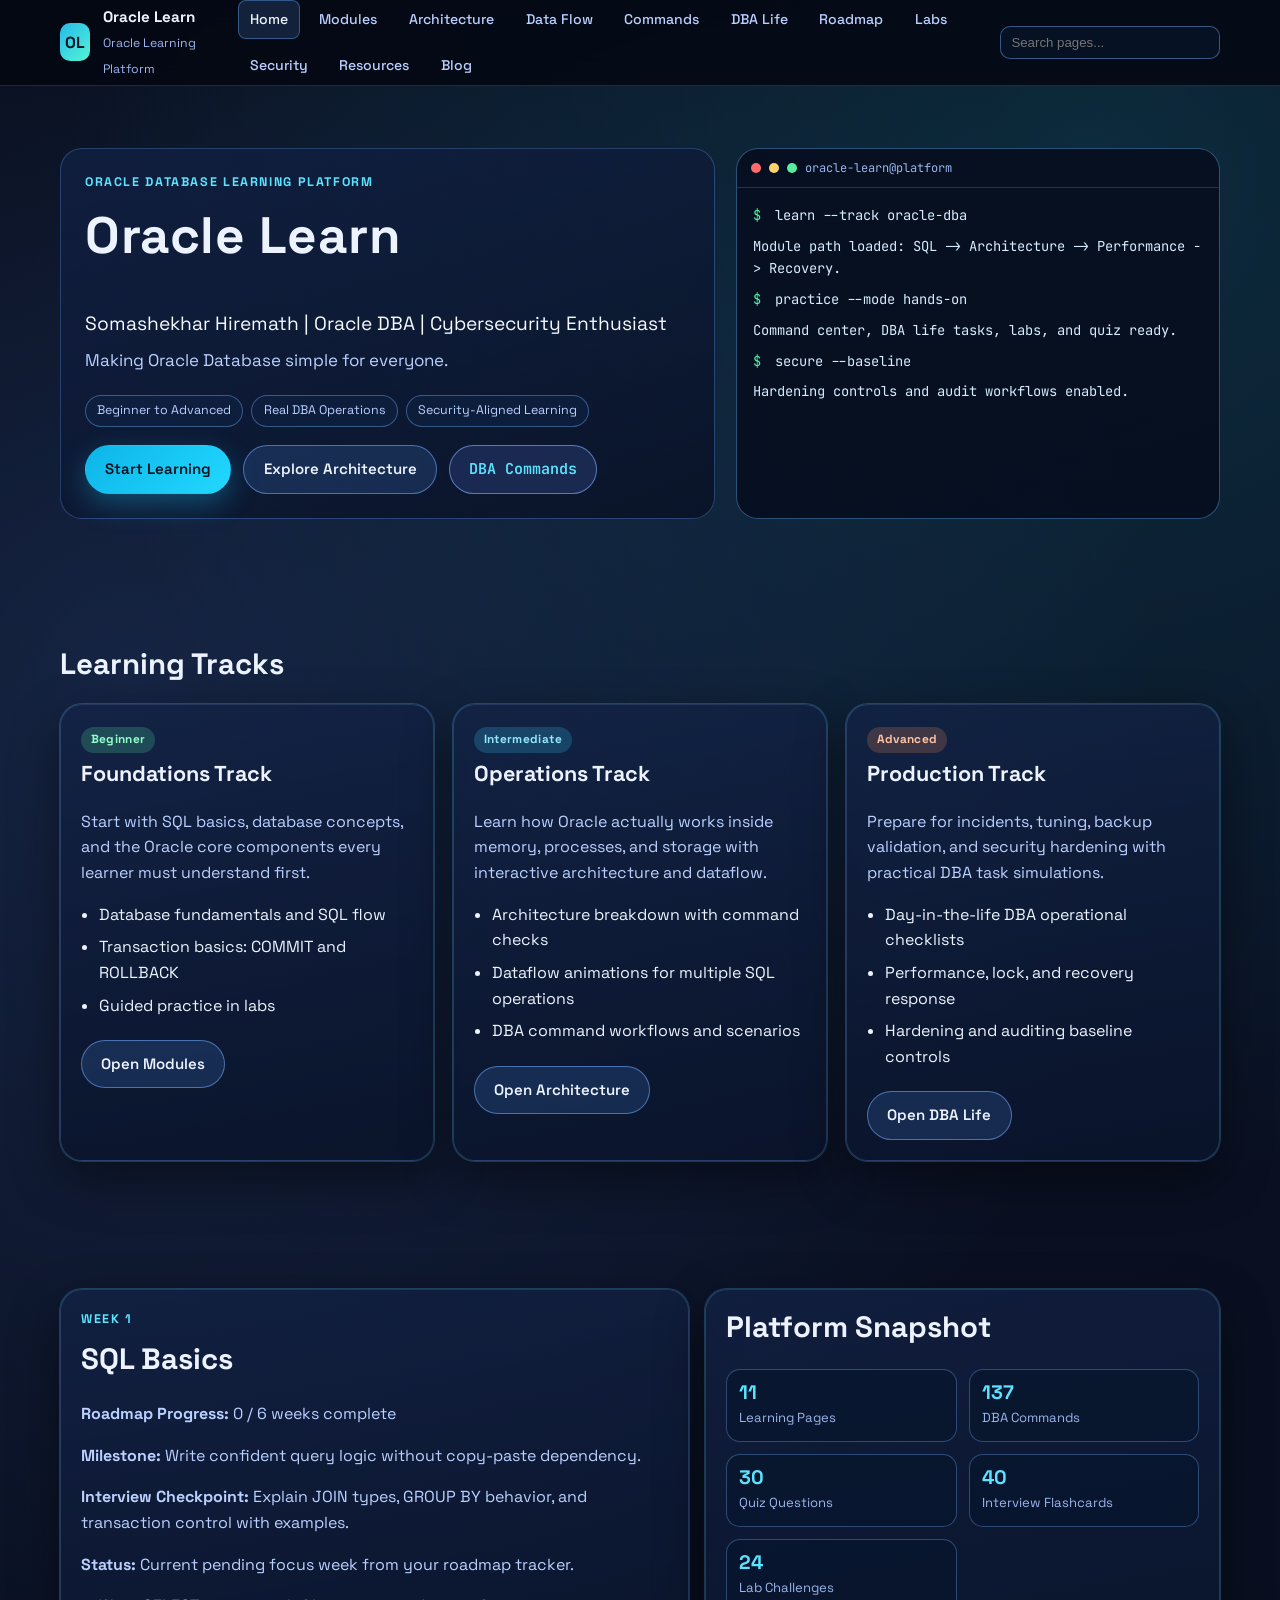
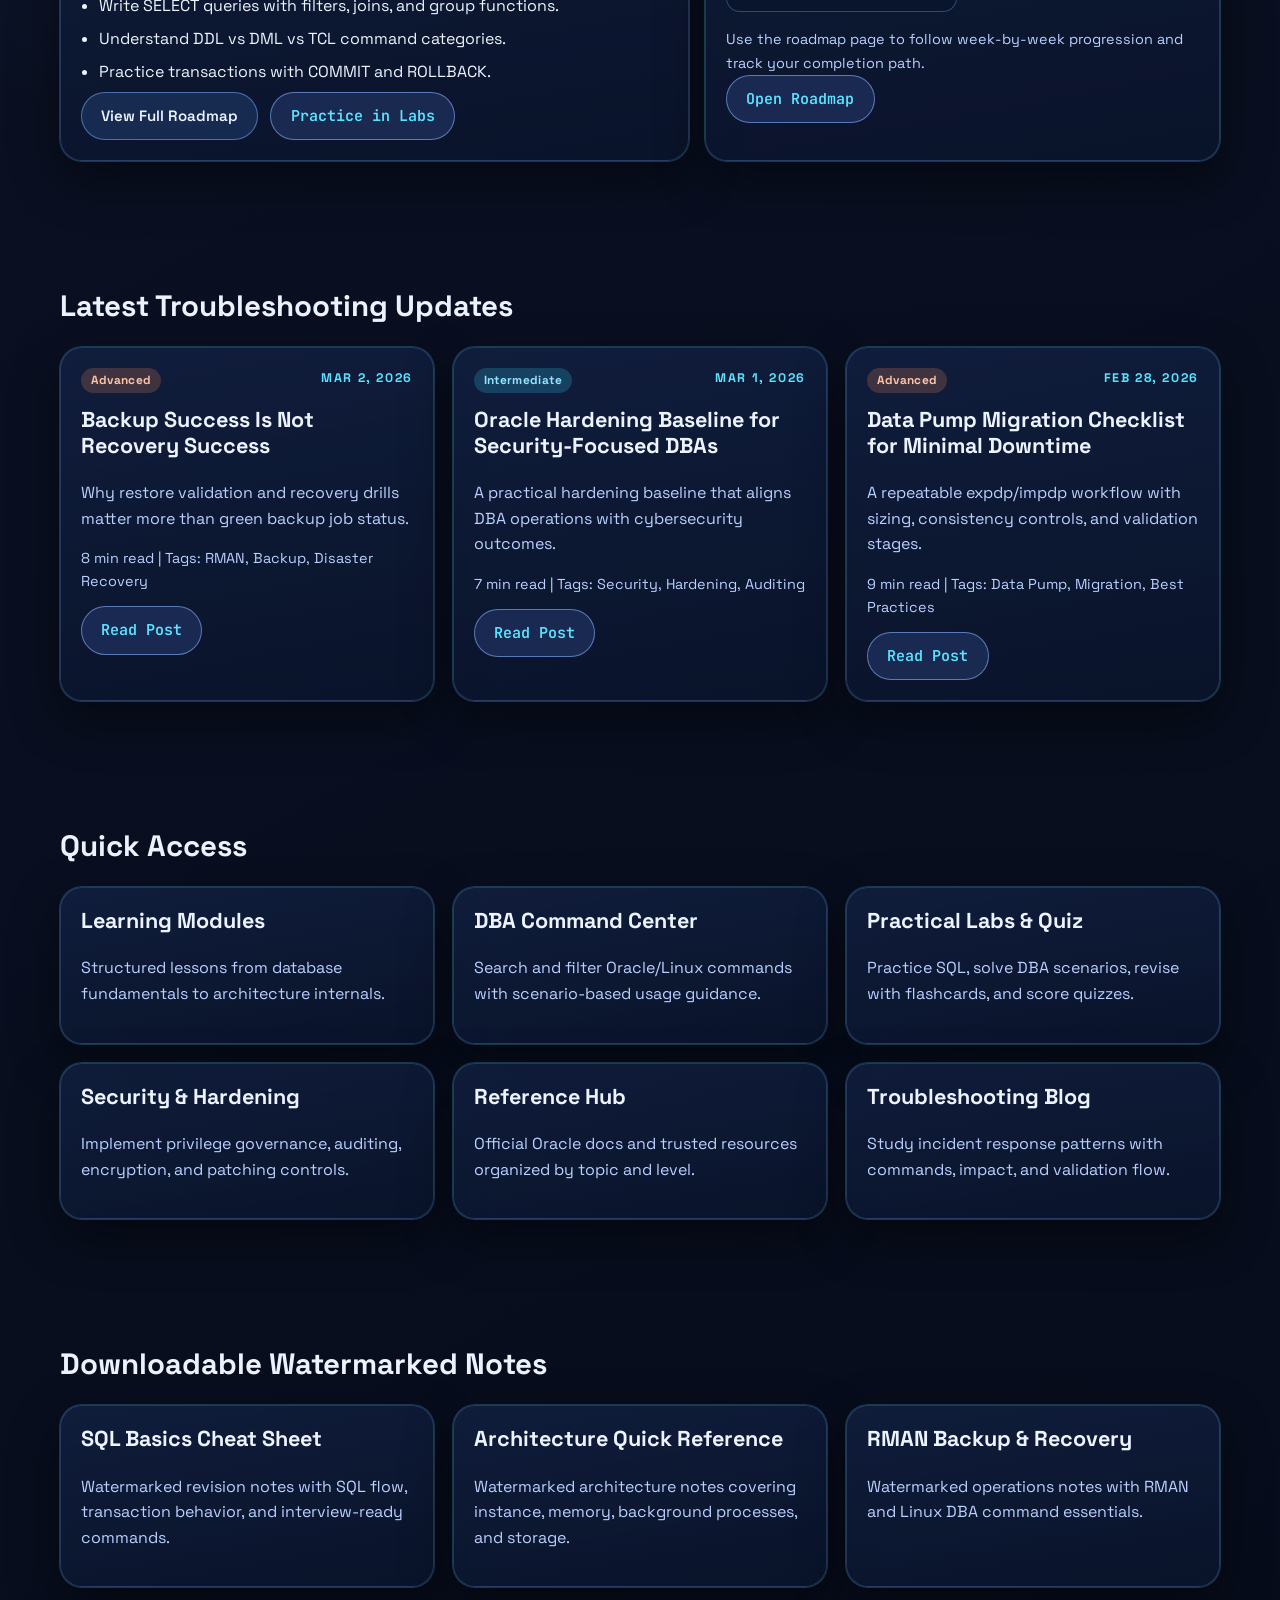
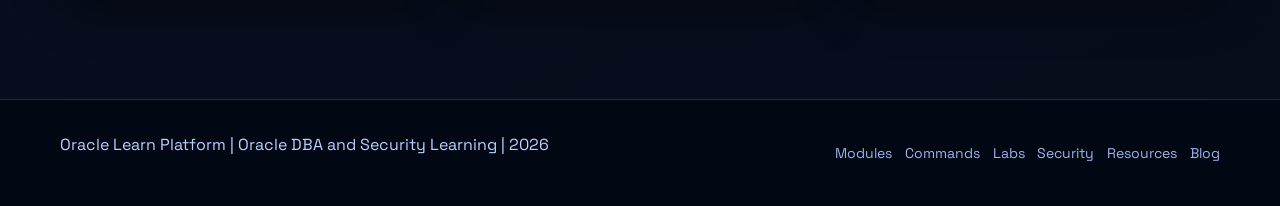
==== commit 69cc867d: "advanced things" ====
--- a/index.html
+++ b/index.html
@@ -14,10 +14,10 @@
       href="https://fonts.googleapis.com/css2?family=JetBrains+Mono:wght@400;600&family=Space+Grotesk:wght@400;500;600;700&display=swap"
       rel="stylesheet"
     />
-    <link rel="stylesheet" href="assets/css/base.css" />
-    <link rel="stylesheet" href="assets/css/components.css" />
-    <link rel="stylesheet" href="assets/css/pages.css" />
-    <link rel="stylesheet" href="assets/css/animations.css" />
+    <link rel="stylesheet" href="assets/css/base.css?v=20260303j" />
+    <link rel="stylesheet" href="assets/css/components.css?v=20260303j" />
+    <link rel="stylesheet" href="assets/css/pages.css?v=20260303j" />
+    <link rel="stylesheet" href="assets/css/animations.css?v=20260303j" />
   </head>
   <body class="page-home">
     <div data-site-nav></div>
@@ -112,20 +112,24 @@
             <h2>Platform Snapshot</h2>
             <div class="home-stats-grid" id="home-platform-stats">
               <div class="stat-card">
-                <strong>10</strong>
+                <strong>11</strong>
                 <span>Learning Pages</span>
               </div>
               <div class="stat-card">
-                <strong>50+</strong>
+                <strong>137</strong>
                 <span>DBA Commands</span>
               </div>
               <div class="stat-card">
-                <strong>30+</strong>
+                <strong>30</strong>
                 <span>Quiz Questions</span>
               </div>
               <div class="stat-card">
-                <strong>40+</strong>
+                <strong>40</strong>
                 <span>Interview Flashcards</span>
+              </div>
+              <div class="stat-card">
+                <strong>24</strong>
+                <span>Lab Challenges</span>
               </div>
             </div>
             <p class="flow-desc">Use the roadmap page to follow week-by-week progression and track your completion path.</p>
@@ -194,7 +198,7 @@
       </section>
     </main>
     <div data-site-footer></div>
-    <script type="module" src="assets/js/main.js"></script>
-    <script type="module" src="assets/js/features/home.js"></script>
+    <script type="module" src="assets/js/main.js?v=20260303j"></script>
+    <script type="module" src="assets/js/features/home.js?v=20260304a"></script>
   </body>
 </html>
--- a/assets/css/components.css
+++ b/assets/css/components.css
@@ -95,11 +95,84 @@
   font-size: 0.77rem;
 }
 
+.nav-meta {
+  display: flex;
+  align-items: center;
+  gap: 0.8rem;
+  min-width: 0;
+}
+
 .nav-links {
   display: flex;
   align-items: center;
   flex-wrap: wrap;
   gap: 0.45rem;
+}
+
+.nav-search {
+  position: relative;
+}
+
+.nav-search-input {
+  width: 220px;
+  border-radius: 10px;
+  border: 1px solid rgba(119, 178, 255, 0.44);
+  padding: 0.5rem 0.65rem;
+  background: rgba(7, 18, 37, 0.95);
+  color: var(--text-100);
+  font-size: 0.83rem;
+}
+
+.nav-search-input:focus {
+  outline: 2px solid rgba(90, 223, 255, 0.5);
+  outline-offset: 1px;
+}
+
+.nav-search-results {
+  position: absolute;
+  top: calc(100% + 0.35rem);
+  left: 0;
+  width: 280px;
+  max-height: 280px;
+  overflow-y: auto;
+  border: 1px solid rgba(114, 174, 255, 0.46);
+  border-radius: 12px;
+  background: rgba(5, 15, 33, 0.98);
+  box-shadow: 0 12px 28px rgba(0, 0, 0, 0.42);
+  z-index: 1005;
+}
+
+.nav-search-item {
+  display: block;
+  padding: 0.58rem 0.7rem;
+  color: var(--text-200);
+  font-size: 0.84rem;
+  border-bottom: 1px solid rgba(113, 169, 248, 0.2);
+}
+
+.nav-search-item:last-child {
+  border-bottom: 0;
+}
+
+.nav-search-item:hover,
+.nav-search-item:focus-visible {
+  color: var(--accent-400);
+  background: rgba(42, 80, 146, 0.28);
+}
+
+.nav-search-empty {
+  margin: 0;
+  padding: 0.7rem;
+  color: var(--text-300);
+  font-size: 0.82rem;
+}
+
+.nav-search-mobile {
+  display: none;
+}
+
+.mobile-search {
+  margin-bottom: 0.55rem;
 }
 
 .nav-link {
@@ -545,6 +618,24 @@
     display: none;
   }
 
+  .nav-search-desktop {
+    display: none;
+  }
+
+  .nav-search-mobile {
+    display: block;
+  }
+
+  .nav-search-input {
+    width: 100%;
+  }
+
+  .nav-search-results {
+    position: static;
+    width: 100%;
+    margin-top: 0.35rem;
+  }
+
   .nav-toggle {
     display: inline-grid;
     place-items: center;
--- a/assets/css/pages.css
+++ b/assets/css/pages.css
@@ -96,15 +96,20 @@
   margin-top: 0.8rem;
 }
 
+.page-architecture .container {
+  width: min(1540px, 96%);
+}
+
 .architecture-layout {
   display: grid;
-  grid-template-columns: 1.2fr 0.8fr;
-  gap: 1rem;
+  grid-template-columns: 1fr;
+  gap: 1.25rem;
   align-items: start;
 }
 
 .diagram-stage {
   position: relative;
+  isolation: isolate;
 }
 
 .diagram-controls {
@@ -112,6 +117,8 @@
   flex-wrap: wrap;
   gap: 0.5rem;
   margin-bottom: 0.8rem;
+  position: relative;
+  z-index: 4;
 }
 
 .diagram-legend {
@@ -119,6 +126,8 @@
   flex-wrap: wrap;
   gap: 0.8rem;
   margin-bottom: 0.8rem;
+  position: relative;
+  z-index: 4;
 }
 
 .legend-item {
@@ -156,14 +165,28 @@
   border: 1px solid rgba(120, 175, 248, 0.4);
   border-radius: var(--radius-lg);
   background: linear-gradient(155deg, rgba(8, 18, 39, 0.95), rgba(6, 13, 27, 0.97));
-  padding: 0.85rem;
+  padding: 1rem;
+  overflow: auto;
+  max-height: none;
+  display: flex;
+  justify-content: center;
   transform-origin: center;
   transition: transform 0.28s ease;
+  position: relative;
+  z-index: 1;
 }
 
 .diagram-canvas svg {
-  width: 100%;
+  width: min(100%, 1560px);
+  min-width: 0;
   height: auto;
+  display: block;
+  text-rendering: geometricPrecision;
+  shape-rendering: geometricPrecision;
+}
+
+.diagram-canvas svg text {
+  pointer-events: none;
 }
 
 .diagram-stage.is-expanded {
@@ -185,11 +208,17 @@
   stroke-width: 2;
 }
 
+.diagram-instance {
+  pointer-events: none;
+}
+
 .diagram-node {
   fill: rgba(20, 48, 94, 0.7);
   stroke: rgba(122, 183, 255, 0.44);
-  stroke-width: 2;
+  stroke-width: 1.7;
   cursor: pointer;
+  pointer-events: all;
+  vector-effect: non-scaling-stroke;
   transition: fill 0.25s ease, stroke 0.25s ease, transform 0.25s ease;
 }
 
@@ -224,16 +253,26 @@
   transform: translateY(-1px);
 }
 
+.diagram-node.is-preview {
+  stroke: rgba(118, 233, 255, 0.9);
+  filter: drop-shadow(0 0 4px rgba(76, 195, 255, 0.42));
+}
+
+.diagram-node.is-pinned {
+  stroke: rgba(117, 255, 219, 0.95);
+  filter: drop-shadow(0 0 8px rgba(102, 255, 222, 0.35));
+}
+
 .diagram-label,
 .diagram-label-main {
   fill: #d7ebff;
-  font-size: 14px;
+  font-size: 13px;
   font-family: "Space Grotesk", sans-serif;
   pointer-events: none;
 }
 
 .diagram-label-main {
-  font-size: 19px;
+  font-size: 17px;
   fill: #89dcff;
 }
 
@@ -248,6 +287,24 @@
 
 .flow-mode-grid {
   margin-bottom: 0.8rem;
+  position: relative;
+  z-index: 4;
+}
+
+.line-inspector {
+  margin-bottom: 0.8rem;
+  position: relative;
+  z-index: 4;
+}
+
+.line-inspector h3 {
+  margin-bottom: 0.45rem;
+  color: var(--accent-400);
+  font-size: 1rem;
+}
+
+.line-inspector p {
+  margin-bottom: 0.7rem;
 }
 
 .flow-desc {
@@ -256,12 +313,45 @@
   font-size: 0.9rem;
 }
 
+.flow-desc.is-updating {
+  animation: flowDescPulse 0.34s cubic-bezier(0.22, 0.8, 0.31, 1) 1;
+}
+
+@keyframes flowDescPulse {
+  0% {
+    opacity: 0.58;
+    transform: translateY(2px);
+  }
+
+  100% {
+    opacity: 1;
+    transform: translateY(0);
+  }
+}
+
+.runtime-note {
+  margin-top: 0.5rem;
+  font-size: 0.82rem;
+  color: var(--text-300);
+}
+
+.runtime-note[data-state="warn"] {
+  color: #ffd5a3;
+}
+
+.runtime-note[data-state="error"] {
+  color: #ffb9cc;
+}
+
 .diagram-flow-line {
   fill: none;
-  stroke-width: 2.6;
-  stroke-dasharray: 8 7;
-  animation: pathPulse 5s linear infinite;
-  opacity: 0.95;
+  stroke-width: 1.9;
+  stroke-dasharray: 7 8;
+  animation: pathPulse 8s linear infinite;
+  opacity: 0.82;
+  pointer-events: stroke;
+  cursor: help;
+  transition: opacity 0.2s ease, stroke-width 0.2s ease;
 }
 
 .diagram-flow-line.sql-path {
@@ -296,13 +386,43 @@
   stroke: rgba(255, 126, 126, 0.95);
 }
 
+.diagram-flow-line.is-focused {
+  stroke-width: 2.95;
+  opacity: 1;
+  filter: drop-shadow(0 0 4px rgba(101, 226, 255, 0.68));
+}
+
+.diagram-flow-line:focus-visible {
+  outline: none;
+}
+
 .diagram-flow-line.is-hidden,
 .flow-particle.is-hidden {
-  opacity: 0.1;
+  opacity: 0;
+  visibility: hidden;
+}
+
+.diagram-flow-hit {
+  fill: none;
+  stroke: rgba(0, 0, 0, 0);
+  stroke-width: 12;
+  pointer-events: stroke;
+  cursor: help;
+}
+
+.diagram-flow-hit.is-hidden {
+  opacity: 0;
+  visibility: hidden;
+  pointer-events: none;
+}
+
+.diagram-flow-hit:focus-visible {
+  outline: none;
 }
 
 .flow-particle {
   opacity: 0.95;
+  pointer-events: none;
 }
 
 .flow-particle.sql-particle {
@@ -319,6 +439,305 @@
 
 .diagram-node.is-dim {
   opacity: 0.32;
+}
+
+.architecture-mode-grid {
+  margin-bottom: 0.8rem;
+  position: relative;
+  z-index: 4;
+}
+
+.architecture-mode-grid .chip {
+  transition: transform 0.2s ease, box-shadow 0.25s ease, background 0.25s ease;
+}
+
+.architecture-mode-grid .chip.is-active {
+  transform: translateY(-1px);
+  box-shadow: 0 0 0 1px rgba(86, 228, 255, 0.4), 0 0 24px rgba(72, 206, 255, 0.28);
+  animation: modeChipGlow 1.9s ease-in-out infinite;
+}
+
+.architecture-mode-grid .chip.is-burst {
+  animation: modeChipBurst 0.4s cubic-bezier(0.22, 0.8, 0.31, 1) 1;
+}
+
+@keyframes modeChipGlow {
+  0%,
+  100% {
+    box-shadow: 0 0 0 1px rgba(86, 228, 255, 0.36), 0 0 16px rgba(72, 206, 255, 0.2);
+  }
+
+  50% {
+    box-shadow: 0 0 0 1px rgba(102, 236, 255, 0.62), 0 0 28px rgba(98, 214, 255, 0.4);
+  }
+}
+
+@keyframes modeChipBurst {
+  0% {
+    transform: translateY(0) scale(1);
+  }
+
+  45% {
+    transform: translateY(-2px) scale(1.05);
+    box-shadow: 0 0 0 1px rgba(115, 240, 255, 0.78), 0 0 34px rgba(88, 218, 255, 0.5);
+  }
+
+  100% {
+    transform: translateY(0) scale(1);
+    box-shadow: 0 0 0 1px rgba(86, 228, 255, 0.4), 0 0 20px rgba(72, 206, 255, 0.22);
+  }
+}
+
+.architecture-side-col {
+  display: grid;
+  grid-template-columns: repeat(2, minmax(0, 1fr));
+  gap: 1rem;
+  align-items: start;
+}
+
+.architecture-side-col .info-panel {
+  grid-column: 1 / -1;
+}
+
+.architecture-side-card h2 {
+  margin-bottom: 0.7rem;
+}
+
+.architecture-side-card p {
+  margin-bottom: 0.68rem;
+}
+
+.architecture-stack {
+  margin-top: 0.95rem;
+  max-height: 520px;
+  opacity: 1;
+  transform: translateY(0);
+  overflow: hidden;
+  transition: opacity 0.26s ease, transform 0.26s ease, max-height 0.26s ease, margin-top 0.26s ease;
+}
+
+.architecture-stack h2 {
+  margin-bottom: 0.72rem;
+}
+
+.architecture-stack.is-hidden {
+  opacity: 0;
+  transform: translateY(-8px);
+  max-height: 0;
+  margin-top: 0;
+  pointer-events: none;
+}
+
+.architecture-stack.is-revealing {
+  animation: storagePanelReveal 0.45s cubic-bezier(0.22, 0.8, 0.31, 1) 1;
+}
+
+@keyframes storagePanelReveal {
+  0% {
+    opacity: 0;
+    transform: translateY(8px);
+  }
+
+  100% {
+    opacity: 1;
+    transform: translateY(0);
+  }
+}
+
+.stack-grid {
+  display: grid;
+  grid-template-columns: repeat(2, minmax(0, 1fr));
+  gap: 0.68rem;
+}
+
+.stack-item {
+  border: 1px solid rgba(112, 173, 248, 0.33);
+  border-radius: 12px;
+  padding: 0.72rem;
+  background: rgba(10, 23, 46, 0.78);
+}
+
+.stack-item h3 {
+  margin-bottom: 0.36rem;
+  color: var(--accent-400);
+  font-size: 0.92rem;
+}
+
+.stack-item p {
+  margin: 0;
+  color: var(--text-200);
+  font-size: 0.84rem;
+}
+
+.diagram-overlay {
+  opacity: 1;
+  transform: translateY(0) scale(1);
+  transition: opacity 0.26s ease, transform 0.26s ease;
+}
+
+.diagram-overlay-panel {
+  fill: rgba(5, 14, 30, 0.93);
+  stroke: rgba(109, 184, 255, 0.42);
+  stroke-width: 1.5;
+}
+
+.diagram-overlay.is-hidden {
+  opacity: 0;
+  visibility: hidden;
+  pointer-events: none;
+  transform: translateY(6px) scale(0.99);
+}
+
+.diagram-overlay.is-revealing .diagram-overlay-panel,
+.diagram-overlay.is-revealing .diagram-node,
+.diagram-overlay.is-revealing text {
+  animation: overlayReveal 0.52s cubic-bezier(0.22, 0.8, 0.31, 1) 1;
+}
+
+@keyframes overlayReveal {
+  0% {
+    opacity: 0;
+    transform: translateY(10px) scale(0.98);
+    filter: drop-shadow(0 0 0 rgba(111, 232, 255, 0));
+  }
+
+  60% {
+    opacity: 1;
+    transform: translateY(-1px) scale(1.01);
+    filter: drop-shadow(0 0 8px rgba(111, 232, 255, 0.38));
+  }
+
+  100% {
+    opacity: 1;
+    transform: translateY(0) scale(1);
+    filter: none;
+  }
+}
+
+.diagram-node.is-trace {
+  fill: rgba(147, 95, 27, 0.75);
+  stroke: rgba(255, 215, 133, 0.96);
+  stroke-width: 2.5;
+}
+
+.diagram-stage.is-interview .diagram-node {
+  opacity: 0.42;
+}
+
+.diagram-stage.is-interview .diagram-node.is-active,
+.diagram-stage.is-interview .diagram-node.is-trace {
+  opacity: 1;
+  filter: drop-shadow(0 0 8px rgba(104, 231, 255, 0.46));
+}
+
+.diagram-stage.is-structure-overlay .diagram-flow-line,
+.diagram-stage.is-structure-overlay .flow-particle,
+.diagram-stage.is-structure-overlay .diagram-flow-hit {
+  visibility: visible !important;
+}
+
+.diagram-stage.is-structure-overlay .diagram-flow-line {
+  opacity: 0.36 !important;
+  pointer-events: stroke !important;
+}
+
+.diagram-stage.is-structure-overlay .flow-particle {
+  opacity: 0.52 !important;
+}
+
+.diagram-stage.is-structure-overlay .diagram-flow-hit {
+  opacity: 1 !important;
+  pointer-events: stroke !important;
+}
+
+.diagram-stage.is-structure-overlay .diagram-flow-line.is-focused {
+  opacity: 1 !important;
+  stroke-width: 3.2;
+}
+
+body.is-arch-expanded {
+  overflow: hidden;
+}
+
+.interview-options {
+  display: grid;
+  grid-template-columns: repeat(2, minmax(0, 1fr));
+  gap: 0.56rem;
+  margin-bottom: 0.7rem;
+}
+
+.interview-option {
+  justify-content: flex-start;
+  text-align: left;
+  min-height: 44px;
+}
+
+.interview-option.is-correct {
+  background: linear-gradient(135deg, #57de90, #7bffd4) !important;
+  border-color: transparent !important;
+  color: #02110c !important;
+}
+
+.interview-option.is-wrong {
+  background: rgba(193, 70, 98, 0.25) !important;
+  border-color: rgba(255, 140, 163, 0.72) !important;
+  color: #ffdce5 !important;
+}
+
+.scn-strip {
+  display: grid;
+  grid-template-columns: repeat(auto-fit, minmax(180px, 1fr));
+  gap: 0.56rem;
+  overflow: visible;
+  padding-bottom: 0.24rem;
+  margin: 0.72rem 0 0.45rem;
+}
+
+.scn-point {
+  min-width: 0;
+  max-width: none;
+  display: flex;
+  flex-direction: column;
+  gap: 0.4rem;
+  text-align: left;
+  appearance: none;
+  border: 1px solid rgba(119, 174, 251, 0.38);
+  border-radius: 12px;
+  background: rgba(10, 26, 52, 0.78);
+  color: var(--text-200);
+  cursor: pointer;
+  padding: 0.62rem;
+  transition: border-color 0.2s ease, background 0.2s ease;
+}
+
+.scn-point-title {
+  color: #d8ecff;
+  font-weight: 600;
+  font-size: 0.84rem;
+}
+
+.scn-point-note {
+  font-size: 0.76rem;
+  color: var(--text-300);
+}
+
+.scn-point.is-past {
+  border-color: rgba(98, 231, 166, 0.56);
+  background: rgba(34, 100, 76, 0.34);
+}
+
+.scn-point.is-active {
+  border-color: rgba(94, 236, 255, 0.86);
+  background: rgba(22, 77, 128, 0.52);
+}
+
+.scn-point.is-upcoming {
+  opacity: 0.76;
+}
+
+.scn-point:focus-visible {
+  outline: 2px solid rgba(95, 227, 255, 0.54);
+  outline-offset: 2px;
 }
 
 @keyframes pathPulse {
@@ -982,6 +1401,18 @@
     grid-template-columns: 1fr;
   }
 
+  .diagram-canvas {
+    max-height: none;
+  }
+
+  .diagram-canvas svg {
+    min-width: 0;
+  }
+
+  .stack-grid {
+    grid-template-columns: 1fr;
+  }
+
   .roadmap-toolbar-row {
     flex-direction: column;
   }
@@ -1001,6 +1432,14 @@
     font-size: 12px;
   }
 
+  .diagram-canvas {
+    max-height: none;
+  }
+
+  .diagram-canvas svg {
+    min-width: 820px;
+  }
+
   .flow-node {
     font-size: 0.82rem;
   }
@@ -1043,6 +1482,23 @@
     grid-template-columns: 1fr;
   }
 
+  .interview-options {
+    grid-template-columns: 1fr;
+  }
+
+  .architecture-side-col {
+    grid-template-columns: 1fr;
+  }
+
+  .scn-strip {
+    grid-template-columns: 1fr;
+  }
+
+  .architecture-mode-grid .chip {
+    flex: 1 1 calc(50% - 0.3rem);
+    text-align: center;
+  }
+
   .resources-stats {
     flex-direction: column;
     gap: 0.2rem;
